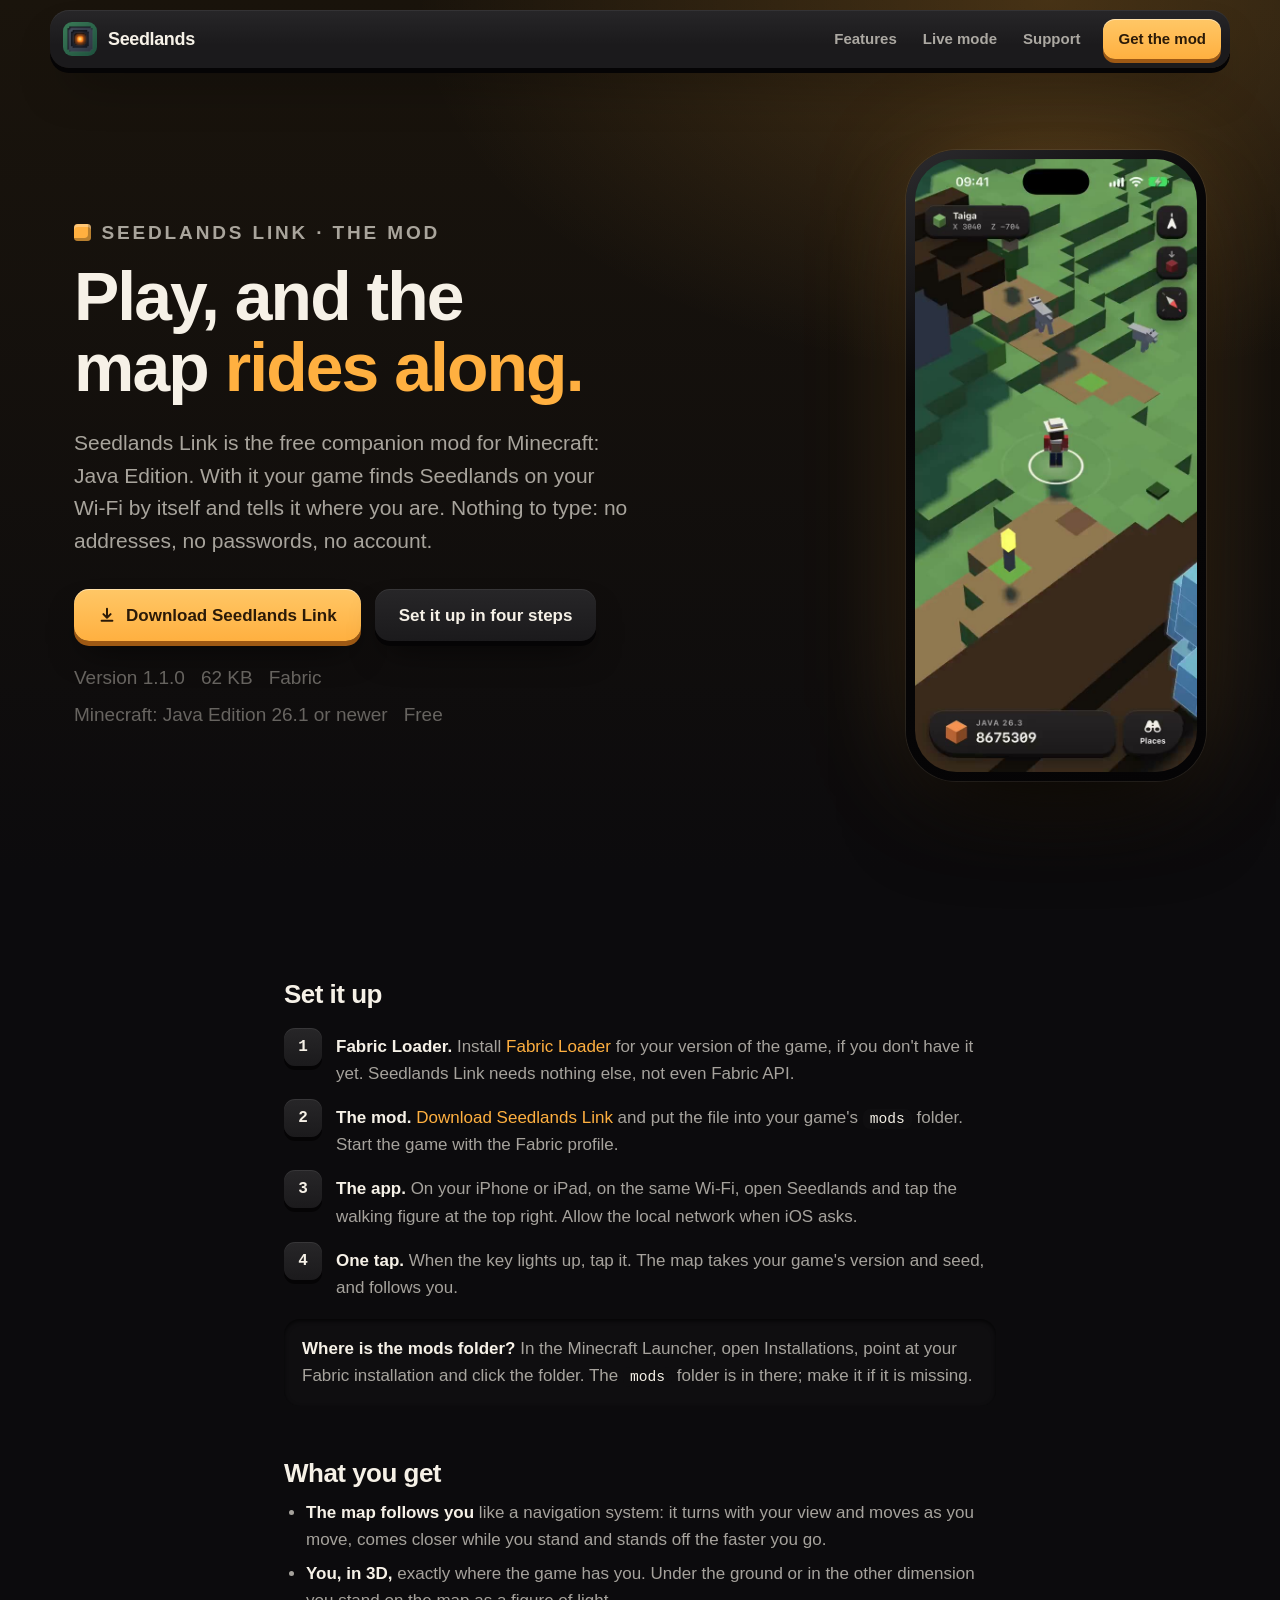
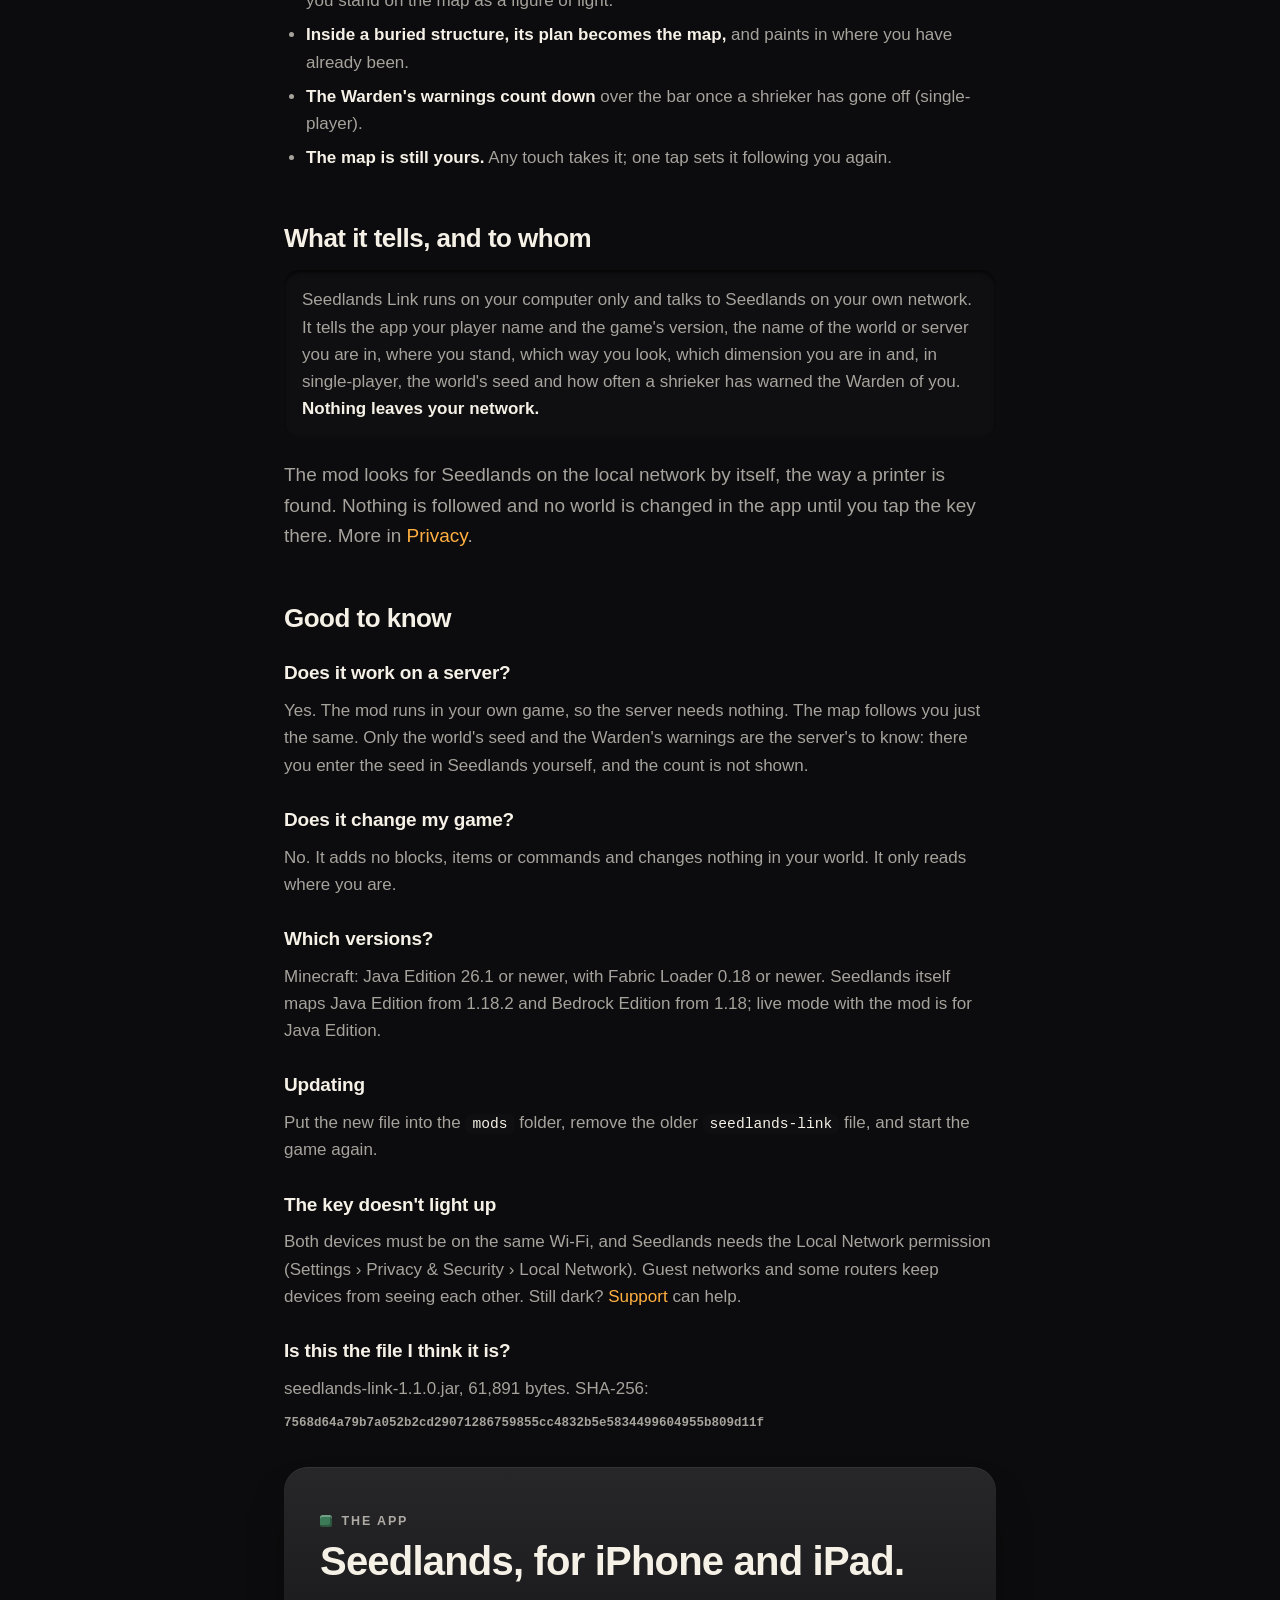
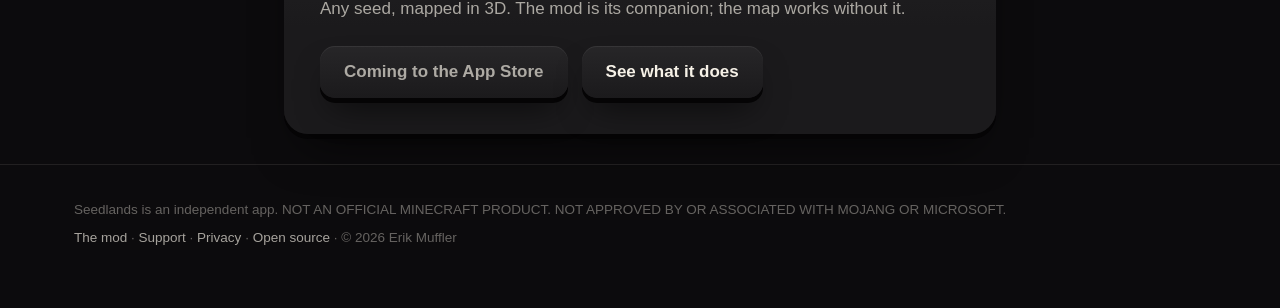
==== mod.html @ 1eab8ec5 "The site made anew: it opens as the app does and shows every feature The first screen is the app's o" ====
<!doctype html>
<html lang="en">
<head>
<meta charset="utf-8">
<meta name="viewport" content="width=device-width, initial-scale=1, viewport-fit=cover">
<title>Seedlands Link – the mod for live mode</title>
<meta name="description" content="Seedlands Link is the free companion mod for Minecraft: Java Edition (Fabric). Your game finds the Seedlands app on your Wi‑Fi by itself, and the 3D map follows you while you play.">
<meta name="color-scheme" content="dark">
<meta name="theme-color" content="#0c0b0d">
<meta property="og:type" content="website">
<meta property="og:title" content="Seedlands Link – the mod for live mode">
<meta property="og:description" content="The free companion mod for Minecraft: Java Edition. Your game finds Seedlands on your Wi‑Fi by itself, and the map follows you while you play.">
<meta property="og:image" content="https://mfrports.github.io/seedlands-app/img/og.jpg">
<meta name="twitter:card" content="summary_large_image">
<link rel="icon" href="img/favicon.png">
<link rel="apple-touch-icon" href="img/icon.png">
<link rel="stylesheet" href="style.css">
<script>document.documentElement.className="js";setTimeout(function(){if(!window.seedlands)document.documentElement.className=""},2500)</script>
<script src="site.js" defer></script>
</head>
<body>
<header class="top"><div class="bar slab">
<a class="brand" href="./"><img src="img/icon.png" alt="" width="34" height="34"><span>Seedlands</span></a>
<nav><a class="wide" href="./#map">Features</a><a class="wide" href="./#live">Live mode</a><a href="support.html">Support</a><a class="key small" href="mod.html" aria-current="page">Get the mod</a></nav>
</div></header>

<main>
<section class="modtop"><div class="wrap">
<div class="copy">
<p class="over rise"><i class="cube" style="--c:var(--torch)"></i>Seedlands Link · the mod</p>
<h1 class="rise" style="--i:1">Play, and the map <span class="torch">rides along.</span></h1>
<p class="lead rise" style="--i:2">Seedlands Link is the free companion mod for Minecraft: Java Edition. With it your game finds Seedlands on your Wi‑Fi by itself and tells it where you are. Nothing to type: no addresses, no passwords, no account.</p>
<div class="keys rise" style="--i:3">
<a class="key" href="mod/seedlands-link-1.1.0.jar" download><svg viewBox="0 0 20 20" fill="none" stroke="currentColor" stroke-width="2.2" stroke-linecap="round" stroke-linejoin="round" aria-hidden="true"><path d="M10 3v10m0 0 4-4m-4 4-4-4M4 16.5h12"/></svg>Download Seedlands Link</a>
<a class="key stone" href="#setup">Set it up in four steps</a>
</div>
<p class="meta rise" style="--i:4"><span>Version 1.1.0</span><span>62 KB</span><span>Fabric</span><span>Minecraft: Java Edition 26.1 or newer</span><span>Free</span></p>
</div>
<figure class="phone rise" style="--i:2"><div class="body"><div class="screen" style="background-image:url(img/live.jpg)"><video data-src="video/live.mp4" poster="img/live.jpg" muted playsinline preload="none" aria-label="The map follows a player walking through a village"></video></div></div></figure>
</div></section>

<div class="doc">
<h2 id="setup">Set it up</h2>
<ol class="steps">
<li><div><strong>Fabric Loader.</strong> Install <a href="https://fabricmc.net/use/installer/">Fabric Loader</a> for your version of the game, if you don't have it yet. Seedlands Link needs nothing else, not even Fabric API.</div></li>
<li><div><strong>The mod.</strong> <a href="mod/seedlands-link-1.1.0.jar" download>Download Seedlands Link</a> and put the file into your game's <code>mods</code> folder. Start the game with the Fabric profile.</div></li>
<li><div><strong>The app.</strong> On your iPhone or iPad, on the same Wi‑Fi, open Seedlands and tap the walking figure at the top right. Allow the local network when iOS asks.</div></li>
<li><div><strong>One tap.</strong> When the key lights up, tap it. The map takes your game's version and seed, and follows you.</div></li>
</ol>
<div class="well"><p><strong>Where is the mods folder?</strong> In the Minecraft Launcher, open Installations, point at your Fabric installation and click the folder. The <code>mods</code> folder is in there; make it if it is missing.</p></div>

<h2>What you get</h2>
<ul>
<li><strong>The map follows you</strong> like a navigation system: it turns with your view and moves as you move, comes closer while you stand and stands off the faster you go.</li>
<li><strong>You, in 3D,</strong> exactly where the game has you. Under the ground or in the other dimension you stand on the map as a figure of light.</li>
<li><strong>Inside a buried structure, its plan becomes the map,</strong> and paints in where you have already been.</li>
<li><strong>The Warden's warnings count down</strong> over the bar once a shrieker has gone off (single-player).</li>
<li><strong>The map is still yours.</strong> Any touch takes it; one tap sets it following you again.</li>
</ul>

<h2 id="tells">What it tells, and to whom</h2>
<div class="well"><p>Seedlands Link runs on your computer only and talks to Seedlands on your own network. It tells the app your player name and the game's version, the name of the world or server you are in, where you stand, which way you look, which dimension you are in and, in single-player, the world's seed and how often a shrieker has warned the Warden of you. <strong>Nothing leaves your network.</strong></p></div>
<p>The mod looks for Seedlands on the local network by itself, the way a printer is found. Nothing is followed and no world is changed in the app until you tap the key there. More in <a href="privacy.html">Privacy</a>.</p>

<h2>Good to know</h2>
<h3>Does it work on a server?</h3>
<p>Yes. The mod runs in your own game, so the server needs nothing. The map follows you just the same. Only the world's seed and the Warden's warnings are the server's to know: there you enter the seed in Seedlands yourself, and the count is not shown.</p>
<h3>Does it change my game?</h3>
<p>No. It adds no blocks, items or commands and changes nothing in your world. It only reads where you are.</p>
<h3>Which versions?</h3>
<p>Minecraft: Java Edition 26.1 or newer, with Fabric Loader 0.18 or newer. Seedlands itself maps Java Edition from 1.18.2 and Bedrock Edition from 1.18; live mode with the mod is for Java Edition.</p>
<h3>Updating</h3>
<p>Put the new file into the <code>mods</code> folder, remove the older <code>seedlands-link</code> file, and start the game again.</p>
<h3>The key doesn't light up</h3>
<p>Both devices must be on the same Wi‑Fi, and Seedlands needs the Local Network permission (Settings › Privacy &amp; Security › Local Network). Guest networks and some routers keep devices from seeing each other. Still dark? <a href="support.html">Support</a> can help.</p>
<h3>Is this the file I think it is?</h3>
<p>seedlands-link-1.1.0.jar, 61,891 bytes. SHA-256:</p>
<p class="sum">7568d64a79b7a052b2cd29071286759855cc4832b5e5834499604955b809d11f</p>

<div class="panel slab rise">
<p class="over"><i class="cube" style="--c:var(--moss)"></i>The app</p>
<h2>Seedlands, for iPhone and iPad.</h2>
<p>Any seed, mapped in 3D. The mod is its companion; the map works without it.</p>
<div class="keys"><a class="key soon" href="https://apps.apple.com/app/id6832922834">Coming to the App Store</a><a class="key stone" href="./">See what it does</a></div>
</div>
</div>
</main>

<footer><div class="wrap"><p>Seedlands is an independent app. NOT AN OFFICIAL MINECRAFT PRODUCT. NOT APPROVED BY OR ASSOCIATED WITH MOJANG OR MICROSOFT.</p><p><a href="mod.html">The mod</a> · <a href="support.html">Support</a> · <a href="privacy.html">Privacy</a> · <a href="open-source.html">Open source</a> · © 2026 Erik Muffler</p></div></footer>
</body></html>
---- style.css ----
/* Seedlands' site. Made of what the app is made of: dark stone slabs with a lit top and a
   visible side, paper-white writing, digits set like an instrument's, torchlight for the one
   thing to do next. The page goes the way the app's own shot goes: from over the sea down
   through the land, the rock and bedrock into the Nether. Nothing pops: what comes into
   view rises out of the ground. No fonts, scripts or pictures from anywhere else. */
:root {
  color-scheme: dark;
  --stone: #0c0b0d; --slab: #1b1a1c; --slab-top: #272628; --side: #050405; --well: #0f0e10;
  --paper: #f6f1e7; --dim: rgba(246, 241, 231, 0.66); --faint: rgba(246, 241, 231, 0.38);
  --line: rgba(246, 241, 231, 0.09);
  --torch: #ffb040; --torch-top: #ffc766; --torch-side: #9e5914; --on-torch: #2b1a08;
  --sea: #216289; --moss: #3d7a58; --scan: #63b7ff; --ember: #ff7a22; --lava: #e2491a;
  --sans: -apple-system, BlinkMacSystemFont, "SF Pro Text", "Segoe UI", Roboto, "Helvetica Neue", Arial, sans-serif;
  --mono: ui-monospace, "SF Mono", SFMono-Regular, Menlo, Consolas, monospace;
  --out: cubic-bezier(0.2, 0.7, 0.2, 1);
  --pw: clamp(232px, 27vw, 318px);
}
* { box-sizing: border-box; }
html { -webkit-text-size-adjust: 100%; background: var(--stone); scroll-behavior: smooth; scroll-padding-top: 92px; }
body { margin: 0; background: var(--stone); color: var(--paper); font: 17px/1.6 var(--sans); -webkit-font-smoothing: antialiased; overflow-x: hidden; }
img, video, svg { display: block; max-width: 100%; }
a { color: var(--torch); text-decoration: none; }
a:hover { text-decoration: underline; }
:focus-visible { outline: 2px solid var(--torch); outline-offset: 3px; border-radius: 6px; }
h1, h2, h3 { margin: 0; line-height: 1.04; letter-spacing: -0.028em; font-weight: 800; text-wrap: balance; }
h1 { font-size: clamp(44px, 7.6vw, 92px); }
h2 { font-size: clamp(31px, 4.6vw, 54px); }
h3 { font-size: 19px; letter-spacing: -0.01em; line-height: 1.2; font-weight: 700; }
p, li { color: var(--dim); }
p { margin: 0; text-wrap: pretty; }
strong { color: var(--paper); font-weight: 650; }
code { font: 0.86em/1.4 var(--mono); background: var(--well); padding: 2px 7px; border-radius: 7px; color: var(--paper); }
.wrap { max-width: 1180px; margin: 0 auto; padding: 0 24px; }
.torch { color: var(--torch); }
.digits { font-family: var(--mono); font-weight: 600; letter-spacing: -0.01em; }

/* A small block in a place's colour, as the app's readout has one. */
.cube { display: inline-block; width: 0.92em; height: 0.92em; flex: none; border-radius: 0.2em; background: var(--c, var(--moss));
        box-shadow: inset 0 0.16em 0 rgba(255, 255, 255, 0.28), inset -0.16em -0.16em 0 rgba(0, 0, 0, 0.28); }
.over { display: flex; align-items: center; gap: 10px; font-size: 12.5px; line-height: 1; font-weight: 700; letter-spacing: 0.15em;
        text-transform: uppercase; color: var(--dim); }

/* Slabs and keys. A key sinks under the finger. */
.slab { background: linear-gradient(var(--slab-top), var(--slab) 60%); border-radius: 24px;
        box-shadow: 0 5px 0 var(--side), 0 26px 50px -22px rgba(0, 0, 0, 0.75), inset 0 1px 0 rgba(255, 255, 255, 0.06); }
.well { background: var(--well); border-radius: 16px; padding: 16px 18px; box-shadow: inset 0 2px 4px rgba(0, 0, 0, 0.7); }
.key { display: inline-flex; align-items: center; justify-content: center; gap: 10px; min-height: 52px; padding: 13px 24px; border-radius: 15px;
       font-weight: 700; font-size: 17px; line-height: 1.15; color: var(--on-torch); background: linear-gradient(var(--torch-top), var(--torch));
       box-shadow: 0 5px 0 var(--torch-side), 0 18px 34px -12px rgba(0, 0, 0, 0.7), inset 0 1px 0 rgba(255, 255, 255, 0.45);
       transition: transform 0.13s var(--out), box-shadow 0.13s var(--out), filter 0.2s; -webkit-tap-highlight-color: transparent; }
.key:hover { text-decoration: none; filter: brightness(1.07); }
.key:active { transform: translateY(4px); box-shadow: 0 1px 0 var(--torch-side), 0 8px 16px -8px rgba(0, 0, 0, 0.7), inset 0 1px 0 rgba(255, 255, 255, 0.45); }
.key.soon, .key.stone { color: var(--paper); background: linear-gradient(var(--slab-top), var(--slab));
       box-shadow: 0 5px 0 var(--side), 0 18px 34px -12px rgba(0, 0, 0, 0.7), inset 0 1px 0 rgba(255, 255, 255, 0.07); }
.key.soon:active, .key.stone:active { box-shadow: 0 1px 0 var(--side), 0 8px 16px -8px rgba(0, 0, 0, 0.7), inset 0 1px 0 rgba(255, 255, 255, 0.07); }
.key.soon { color: var(--dim); }
.key.small { min-height: 40px; padding: 8px 15px; border-radius: 12px; font-size: 15px; box-shadow: 0 4px 0 var(--torch-side), inset 0 1px 0 rgba(255, 255, 255, 0.45); }
.key.small:active { transform: translateY(3px); box-shadow: 0 1px 0 var(--torch-side), inset 0 1px 0 rgba(255, 255, 255, 0.45); }
.key.stone.small { box-shadow: 0 4px 0 var(--side), inset 0 1px 0 rgba(255, 255, 255, 0.07); }
.key.stone.small:active { box-shadow: 0 1px 0 var(--side), inset 0 1px 0 rgba(255, 255, 255, 0.07); }
.key svg { width: 18px; height: 18px; flex: none; }
.keys { display: flex; flex-wrap: wrap; gap: 14px; align-items: center; }

/* The bar at the top: one slab, always there, the mod never more than a tap away. */
.top { position: sticky; top: 0; z-index: 30; padding: 10px 14px 0; pointer-events: none; }
.bar { pointer-events: auto; max-width: 1180px; margin: 0 auto; height: 58px; padding: 0 9px 0 13px; border-radius: 19px;
       display: flex; align-items: center; justify-content: space-between; gap: 12px; }
.brand { display: flex; align-items: center; gap: 11px; color: var(--paper); font-weight: 800; font-size: 18px; letter-spacing: -0.02em; }
.brand:hover { text-decoration: none; }
.brand img { width: 34px; height: 34px; border-radius: 9px; }
.bar nav { display: flex; align-items: center; gap: 4px; }
.bar nav a:not(.key) { color: var(--dim); font-size: 15px; font-weight: 600; padding: 9px 11px; border-radius: 10px; transition: color 0.2s; }
.bar nav a:not(.key):hover, .bar nav a:not(.key)[aria-current] { color: var(--paper); text-decoration: none; }
.bar nav .key { margin-left: 8px; }

/* What comes into view rises out of the ground, one thing after another. Only where the
   script is there to let it in; without it everything simply stands. */
.js .rise { opacity: 0; transform: translateY(26px); transition: opacity 0.7s var(--out), transform 0.9s var(--out); transition-delay: calc(var(--i, 0) * 80ms); }
.js .rise.in { opacity: 1; transform: none; }

/* A phone, drawn plainly, with the app's own screen in it. */
.phone { --r: calc(var(--pw) * 0.168); width: var(--pw); margin: 0; flex: none; position: relative; }
.phone .body { padding: calc(var(--pw) * 0.03); border-radius: var(--r); background: linear-gradient(145deg, #2c2b2e, #070607 30%, #050405);
               box-shadow: 0 0 0 1px rgba(255, 255, 255, 0.07), 0 50px 90px -30px rgba(0, 0, 0, 0.9), 0 0 120px -30px var(--glow, transparent); }
.phone .screen { position: relative; aspect-ratio: 402 / 874; border-radius: calc(var(--r) - var(--pw) * 0.03); overflow: hidden; background: var(--sea); }
.phone .screen { background-size: cover; background-position: center; }
.phone .screen > * { position: absolute; inset: 0; width: 100%; height: 100%; object-fit: cover; }
html:not(.js) .phone video { display: none; }
.js .phone video { opacity: 0; transition: opacity 0.6s ease; }
.js .phone video.on { opacity: 1; }
.phone figcaption { margin: 16px auto 0; width: fit-content; max-width: 100%; display: flex; align-items: center; gap: 10px; padding: 8px 14px 9px 11px;
                    border-radius: 13px; font-size: 13px; line-height: 1.25; color: var(--paper); font-weight: 700;
                    background: linear-gradient(var(--slab-top), var(--slab)); box-shadow: 0 4px 0 var(--side), inset 0 1px 0 rgba(255, 255, 255, 0.06); }
.phone figcaption .cube { width: 15px; height: 15px; border-radius: 4px; }
.phone figcaption small { display: block; font: 600 11.5px/1.3 var(--mono); color: var(--dim); }
.js .phone.rise { transform: translateY(54px) scale(0.965); }
.js .phone.rise.in { transform: none; }

/* Over the sea: the first screen. It opens as the app does: a calm sea, and the land comes up. */
.hero { position: relative; isolation: isolate; overflow: hidden; margin-top: -68px; min-height: min(100svh, 1000px); display: grid; align-items: end;
        padding: 150px 0 clamp(56px, 9vh, 104px); background: var(--sea); }
.world { position: absolute; inset: 0; z-index: -1; background: var(--sea) center / cover no-repeat; }
.world video { position: absolute; inset: 0; z-index: 1; width: 100%; height: 100%; object-fit: cover; opacity: 0; transition: opacity 0.9s ease; }
/* Where the clip can't play (no script, motion not wanted, a phone saving power), the land at rest comes up as a picture. */
.world::before { content: ""; position: absolute; inset: 0; background: center / cover no-repeat; opacity: 0; transition: opacity 0.9s ease; }
.world.still::before { background-image: var(--still); opacity: 1; }
html:not(.js) .world::before { background-image: url(img/world-wide.jpg); opacity: 1; }
.world video.on { opacity: 1; }
.world::after { content: ""; position: absolute; inset: 0; z-index: 2;
                background: linear-gradient(90deg, rgba(6, 18, 28, 0.84), rgba(6, 18, 28, 0.5) 40%, rgba(6, 18, 28, 0) 72%),
                            linear-gradient(rgba(12, 11, 13, 0.35), rgba(12, 11, 13, 0) 22%, rgba(12, 11, 13, 0) 58%, rgba(12, 11, 13, 0.72) 86%, var(--stone)); }
.hero .wrap { width: 100%; }
.hero .copy { max-width: 40em; }
.hero h1 .line { display: block; }
.hero h1 { text-shadow: 0 2px 30px rgba(6, 18, 28, 0.45); }
.hero .lead { font-size: clamp(18px, 1.7vw, 21px); line-height: 1.55; max-width: 31em; margin-top: 26px; color: rgba(246, 241, 231, 0.88); }
.hero .over { color: rgba(246, 241, 231, 0.9); margin-bottom: 22px; }
.hero .keys { margin-top: 34px; }
.hero .fine { font-size: 14px; margin-top: 22px; color: rgba(246, 241, 231, 0.74); }

/* A feature: words beside a phone. The ground's own colour glows behind it. */
.feature { position: relative; padding: clamp(70px, 11vw, 150px) 0; }
.feature::before { content: ""; position: absolute; inset: 0; pointer-events: none; opacity: 0.55;
                   background: radial-gradient(46% 52% at var(--at, 74%) 50%, color-mix(in srgb, var(--tone, var(--moss)) 46%, transparent), transparent 72%); }
.feature .wrap { position: relative; display: grid; grid-template-columns: minmax(0, 1fr) auto; gap: clamp(30px, 7vw, 110px); align-items: center; }
.feature.flip { --at: 26%; }
.feature.flip .wrap { grid-template-columns: auto minmax(0, 1fr); }
.feature.flip .copy { order: 2; }
.feature .phone { --glow: color-mix(in srgb, var(--tone, var(--moss)) 60%, transparent); }
.copy { max-width: 33em; }
.copy h2 { margin-top: 20px; }
.copy > p { margin-top: 22px; font-size: clamp(17px, 1.5vw, 19px); }
.facts { list-style: none; margin: 28px 0 0; padding: 0; display: grid; gap: 12px; }
.facts li { display: flex; gap: 13px; align-items: baseline; margin: 0; }
.facts .cube { transform: translateY(0.08em); }
.chips { list-style: none; margin: 26px 0 0; padding: 0; display: flex; flex-wrap: wrap; gap: 8px; }
.chips li { margin: 0; font-size: 13.5px; font-weight: 650; color: var(--paper); padding: 6px 11px 7px; border-radius: 10px;
            background: linear-gradient(var(--slab-top), var(--slab)); box-shadow: 0 3px 0 var(--side), inset 0 1px 0 rgba(255, 255, 255, 0.06); }
.pair { display: flex; gap: clamp(14px, 2.2vw, 28px); align-items: flex-start; }
.pair .phone { --pw: clamp(170px, 19.5vw, 256px); }
.pair .phone:last-child { margin-top: clamp(30px, 6vw, 84px); }

/* Through the ground: the layers between the land and the Nether, as the app's shot passes them. */
.strata { position: relative; margin: 30px 0 0; }
.strata div { height: clamp(44px, 6vw, 70px); position: relative;
              background: linear-gradient(rgba(0, 0, 0, 0.16) 1px, transparent 1px) 0 0 / 100% 23.4px, linear-gradient(90deg, rgba(0, 0, 0, 0.16) 1px, transparent 1px) 0 0 / 23.4px 100%, var(--c); }
.strata div:first-child { box-shadow: inset 0 3px 0 rgba(255, 255, 255, 0.22); }
.strata div span { position: absolute; left: max(24px, calc(50% - 566px)); top: 50%; translate: 0 -50%; font: 600 12.5px/1 var(--mono); color: rgba(246, 241, 231, 0.72); letter-spacing: 0.02em;
                   padding: 5px 9px; border-radius: 8px; background: rgba(5, 4, 5, 0.42); }
.strata div span:empty { display: none; }
.strata::after { content: ""; position: absolute; left: 50%; top: 0; bottom: 0; width: clamp(90px, 16vw, 190px); translate: -50% 0;
                 background: linear-gradient(rgba(5, 4, 5, 0.25), rgba(5, 4, 5, 0.88) 55%, rgba(60, 12, 8, 0.9));
                 box-shadow: inset 12px 0 22px -10px rgba(0, 0, 0, 0.8), inset -12px 0 22px -10px rgba(0, 0, 0, 0.8); }
.strata .eye { position: absolute; z-index: 1; left: 50%; top: 0; width: 12px; height: 12px; margin: -6px 0 0 -6px; border-radius: 3px; background: var(--paper);
               box-shadow: 0 0 18px 4px rgba(246, 241, 231, 0.45); display: none; }
.nether { background: linear-gradient(#3d1512, #24100d 16%, #170b0a 55%, var(--stone)); }
.paper { background: linear-gradient(var(--stone), rgba(12, 11, 13, 0) 22%, rgba(12, 11, 13, 0) 78%, var(--stone)),
                     linear-gradient(rgba(99, 183, 255, 0.07) 1px, transparent 1px) 50% 0 / 64px 64px, linear-gradient(90deg, rgba(99, 183, 255, 0.07) 1px, transparent 1px) 50% 0 / 64px 64px, #0b1b33; }

/* The Warden's note, as it stands over the bar in the app: four marks, the one that goes next running out. */
.warden { display: inline-flex; align-items: center; gap: 13px; margin-top: 30px; padding: 11px 17px 12px 15px; border-radius: 15px;
          background: linear-gradient(var(--slab-top), var(--slab)); box-shadow: 0 5px 0 var(--side), 0 18px 34px -14px rgba(0, 0, 0, 0.8), inset 0 1px 0 rgba(255, 255, 255, 0.07); }
.warden .marks { display: flex; gap: 3px; }
.warden .marks i { width: 7px; height: 19px; border-radius: 2.5px; background: var(--well); position: relative; overflow: hidden; }
.warden .marks i::after { content: ""; position: absolute; inset: 0; background: var(--paper); border-radius: 2.5px; transform-origin: bottom; transform: scaleY(var(--full, 0.06)); opacity: 0;
                          transition: transform 0.3s ease-out, opacity 0.3s ease-out; }
.warden .marks i.lit::after { opacity: 1; transform: scaleY(var(--full, 1)); }
.warden .say { display: grid; line-height: 1.25; }
.warden b { font-size: 14px; font-weight: 650; color: var(--paper); font-variant-numeric: tabular-nums; }
.warden small { font-size: 12.5px; color: var(--dim); }
.warden .time { font-family: var(--mono); font-weight: 600; }

/* The mod: a panel of its own, the one lit key on it. */
.mod { padding: clamp(60px, 9vw, 120px) 0; position: relative; }
.mod .panel { padding: clamp(24px, 4vw, 54px); border-radius: 34px; display: grid; grid-template-columns: minmax(0, 1.2fr) minmax(0, 1fr); gap: clamp(26px, 4.4vw, 60px); position: relative; overflow: hidden; }
.mod .panel::before { content: ""; position: absolute; inset: 0; pointer-events: none; background: radial-gradient(60% 80% at 0% 0%, rgba(255, 176, 64, 0.13), transparent 70%); }
.mod .panel > * { position: relative; }
.mod h2 { margin-top: 18px; }
.mod .say { margin-top: 18px; font-size: clamp(17px, 1.5vw, 19px); max-width: 27em; }
.mod .keys { margin-top: 30px; }
.meta { margin-top: 18px; font-size: 13.5px; color: var(--faint); display: flex; flex-wrap: wrap; gap: 6px 16px; }
.meta span { white-space: nowrap; }
.steps { list-style: none; counter-reset: step; margin: 0; padding: 0; display: grid; gap: 12px; }
.steps li { counter-increment: step; margin: 0; display: grid; grid-template-columns: 38px minmax(0, 1fr); gap: 14px; align-items: start; color: var(--dim); }
.steps li::before { content: counter(step); display: grid; place-items: center; width: 38px; height: 38px; border-radius: 11px; font: 700 16px/1 var(--mono); color: var(--paper);
                    background: linear-gradient(var(--slab-top), var(--slab)); box-shadow: 0 4px 0 var(--side), inset 0 1px 0 rgba(255, 255, 255, 0.08); }
.steps li > div { padding-top: 5px; }
.mod .well { grid-column: 1 / -1; font-size: 15px; }
.mod .also { grid-column: 1 / -1; font-size: 15px; color: var(--faint); }

/* The rest, in slabs. */
.more { padding: clamp(50px, 8vw, 110px) 0 20px; }
.more h2 { max-width: 14em; }
.cards { display: grid; grid-template-columns: repeat(3, minmax(0, 1fr)); gap: 16px; margin-top: 40px; }
.card { padding: 24px 24px 26px; }
.card h3 { display: flex; align-items: center; gap: 11px; }
.card p { margin-top: 10px; font-size: 15.5px; }

/* The last screen: the pit of the icon, and the way in. */
.cta { padding: clamp(80px, 12vw, 160px) 0 clamp(60px, 8vw, 110px); text-align: center; position: relative; }
.cta h2 { margin-top: 44px; }
.cta p { margin: 18px auto 0; max-width: 30em; }
.cta .keys { justify-content: center; margin-top: 32px; }
.pit { width: min(64vw, 300px); aspect-ratio: 1; margin: 0 auto; position: relative; border-radius: 22.5%; overflow: hidden;
       background: linear-gradient(135deg, #3d7a58, #245240); box-shadow: 0 30px 70px -20px rgba(0, 0, 0, 0.9), 0 0 0 1px rgba(255, 255, 255, 0.08); }
.pit i { position: absolute; inset: var(--in); background: var(--c); border-radius: 7%; box-shadow: inset 0 0 0 1px rgba(255, 255, 255, 0.05), inset 10px 10px 26px rgba(0, 0, 0, 0.5);
         translate: calc(var(--px, 0) * var(--d) * 1px) calc(var(--py, 0) * var(--d) * 1px); transition: translate 0.5s var(--out), scale 0.9s var(--out), opacity 0.6s; transition-delay: 0s, calc(var(--n) * 110ms), calc(var(--n) * 110ms); }
.pit i:last-child { background: radial-gradient(circle, #ffe7a0, #ff9a2c 50%, #e2491a); box-shadow: 0 0 46px 10px rgba(255, 122, 34, 0.55); }
.js .pit:not(.in) i { scale: 1.18; opacity: 0; }

footer { margin-top: 30px; padding: 28px 0 54px; border-top: 1px solid var(--line); font-size: 13.5px; }
footer p { color: var(--faint); margin: 6px 0; }
footer a { color: var(--dim); }

/* The way down, at the right edge: where on the page one is, like the rail the app shows on its dive. */
.rail { position: fixed; right: 18px; top: 50%; translate: 0 -50%; z-index: 20; display: none; flex-direction: column; gap: 4px; padding: 10px 7px; border-radius: 14px; }
.rail a { display: flex; align-items: center; justify-content: flex-end; gap: 10px; height: 24px; color: var(--dim); font-size: 12.5px; font-weight: 650; }
.rail a:hover { text-decoration: none; color: var(--paper); }
.rail a span { opacity: 0; translate: 6px 0; transition: opacity 0.25s, translate 0.25s var(--out); white-space: nowrap; pointer-events: none;
               padding: 4px 9px 5px; border-radius: 9px; background: var(--slab); box-shadow: 0 3px 0 var(--side); position: absolute; right: 34px; }
.rail:hover a span, .rail a.on span, .rail a:focus-visible span { opacity: 1; translate: 0 0; }
.rail:hover a:not(.on):not(:hover) span { opacity: 0.55; }
.rail a i { width: 10px; height: 10px; border-radius: 3px; background: var(--faint); transition: background 0.3s, scale 0.3s var(--out), box-shadow 0.3s; margin: 0 2px; }
.rail a.on i { background: var(--torch); scale: 1.35; box-shadow: 0 0 14px rgba(255, 176, 64, 0.7); }

/* The mod's own page opens in torchlight. */
.modtop { position: relative; margin-top: -68px; padding: 150px 0 clamp(50px, 7vw, 90px);
          background: radial-gradient(80% 70% at 82% 0%, rgba(255, 176, 64, 0.2), transparent 62%), linear-gradient(#1a140c, var(--stone)); }
.modtop .wrap { display: grid; grid-template-columns: minmax(0, 1fr) auto; gap: clamp(28px, 6vw, 90px); align-items: center; }
.modtop h1 { font-size: clamp(40px, 5.3vw, 68px); margin-top: 20px; }
.modtop .lead { font-size: clamp(18px, 1.7vw, 21px); line-height: 1.55; margin-top: 24px; max-width: 30em; }
.modtop .keys { margin-top: 32px; }
.modtop .phone { --pw: clamp(230px, 25vw, 300px); --glow: rgba(255, 176, 64, 0.35); }
.jump { display: flex; flex-wrap: wrap; gap: 10px; margin-top: 28px; }

/* The pages of words: support, privacy, the mod, open source. */
.doc { max-width: 760px; margin: 0 auto; padding: 56px 24px 0; }
.doc h1 { font-size: clamp(36px, 5.4vw, 56px); margin-top: 18px; }
.doc h2 { font-size: 26px; letter-spacing: -0.02em; margin-top: 54px; }
.doc h3 { margin-top: 30px; }
.doc p, .doc ol, .doc ul { margin-top: 12px; }
.doc > p:first-of-type { margin-top: 22px; font-size: 19px; }
.doc ol, .doc ul { padding-left: 22px; }
.doc li { margin: 7px 0; }
.doc .well { margin-top: 18px; }
.doc .well p { margin: 0; }
.doc .panel { margin-top: 34px; padding: clamp(22px, 4vw, 36px); }
.doc .panel h2 { margin-top: 14px; font-size: clamp(28px, 4vw, 40px); }
.doc .panel .keys { margin-top: 24px; }
.doc .steps { margin-top: 20px; padding: 0; }
.doc .steps li { margin: 0; }
pre { white-space: pre-wrap; font: 12.5px/1.5 var(--mono); color: var(--dim); background: var(--well); padding: 16px 18px; border-radius: 16px; overflow-wrap: anywhere; }
.sum { font: 600 12.5px/1.5 var(--mono); color: var(--dim); overflow-wrap: anywhere; }

@media (min-width: 1400px) { .rail { display: flex; } }
@media (max-width: 900px) {
  .cards { grid-template-columns: repeat(2, minmax(0, 1fr)); }
  .mod .panel { grid-template-columns: minmax(0, 1fr); }
}
@media (max-width: 760px) {
  :root { --pw: min(68vw, 300px); }
  .bar nav a.wide { display: none; }
  .hero { padding: 120px 0 44px; min-height: 100svh; }
  .hero .wrap, .feature .wrap, .feature.flip .wrap, .modtop .wrap { grid-template-columns: minmax(0, 1fr); justify-items: center; }
  .hero .copy, .feature .copy, .modtop .copy { justify-self: start; }
  .modtop { padding-top: 120px; }
  .modtop .phone { margin-top: 24px; }
  .feature.flip .copy { order: 0; }
  .feature::before { --at: 50%; background: radial-gradient(70% 34% at 50% 72%, color-mix(in srgb, var(--tone, var(--moss)) 46%, transparent), transparent 72%); }
  .feature .phone { margin-top: 20px; }
  .pair { width: 100vw; margin: 20px -24px 0; padding: 0 24px 26px; overflow-x: auto; scroll-snap-type: x mandatory; scrollbar-width: none; justify-self: stretch; }
  .pair::-webkit-scrollbar { display: none; }
  .pair .phone { --pw: min(64vw, 290px); margin-top: 0; scroll-snap-align: center; }
  .pair .phone:last-child { margin-top: 0; }
  html:not(.js) .world::before { background-image: url(img/world-tall.jpg); }
  /* An upright window has the words over the middle of the land (snow, blossom): the dark ground comes up
     behind them from where they begin, whatever the window's height, and the land stays clear above. */
  .world::after { background: linear-gradient(rgba(12, 11, 13, 0.4), rgba(12, 11, 13, 0) 20%, rgba(12, 11, 13, 0) 78%, var(--stone)); }
  .hero .copy { position: relative; }
  .hero .copy::before { content: ""; position: absolute; z-index: -1; pointer-events: none; left: -24px; width: 100vw; top: -120px; bottom: calc(-1 * clamp(56px, 9vh, 104px));
                        background: linear-gradient(rgba(10, 12, 16, 0), rgba(10, 12, 16, 0.52) 84px, rgba(10, 12, 16, 0.7) 140px, rgba(10, 12, 16, 0.8) 55%, rgba(10, 12, 16, 0.92) 82%, var(--stone)); }
  .cards { grid-template-columns: minmax(0, 1fr); }
  .keys .key { flex: 1 1 auto; }
  .strata::after, .strata .eye { left: 78%; }
}
@media (max-width: 420px) { .brand span { display: none; } .over { font-size: 11.5px; letter-spacing: 0.13em; } }

/* Where it is asked for, nothing moves. */
@media (prefers-reduced-motion: reduce) {
  html { scroll-behavior: auto; }
  .js .rise, .js .phone.rise { opacity: 1; transform: none; transition: none; }
  .js .pit:not(.in) i { scale: 1; opacity: 1; }
  .pit i, .key, .rail a span, .rail a i { transition: none; }
}
/* A phone drifts a little against the page as it passes, where the browser can tie that to the scroll. */
@supports (animation-timeline: view()) {
  @media (prefers-reduced-motion: no-preference) and (min-width: 761px) {
    .feature .phone { animation: drift linear both; animation-timeline: view(); animation-range: entry 0% exit 100%; }
    .pair .phone:last-child { animation-name: drift-more; }
    .strata { view-timeline: --strata; }
    .strata .eye { display: block; animation: fall linear both; animation-timeline: --strata; animation-range: entry 60% exit 40%; }
  }
}
@keyframes drift { from { translate: 0 34px; } to { translate: 0 -34px; } }
@keyframes fall { from { top: 0; } to { top: 100%; } }
@keyframes drift-more { from { translate: 0 64px; } to { translate: 0 -64px; } }
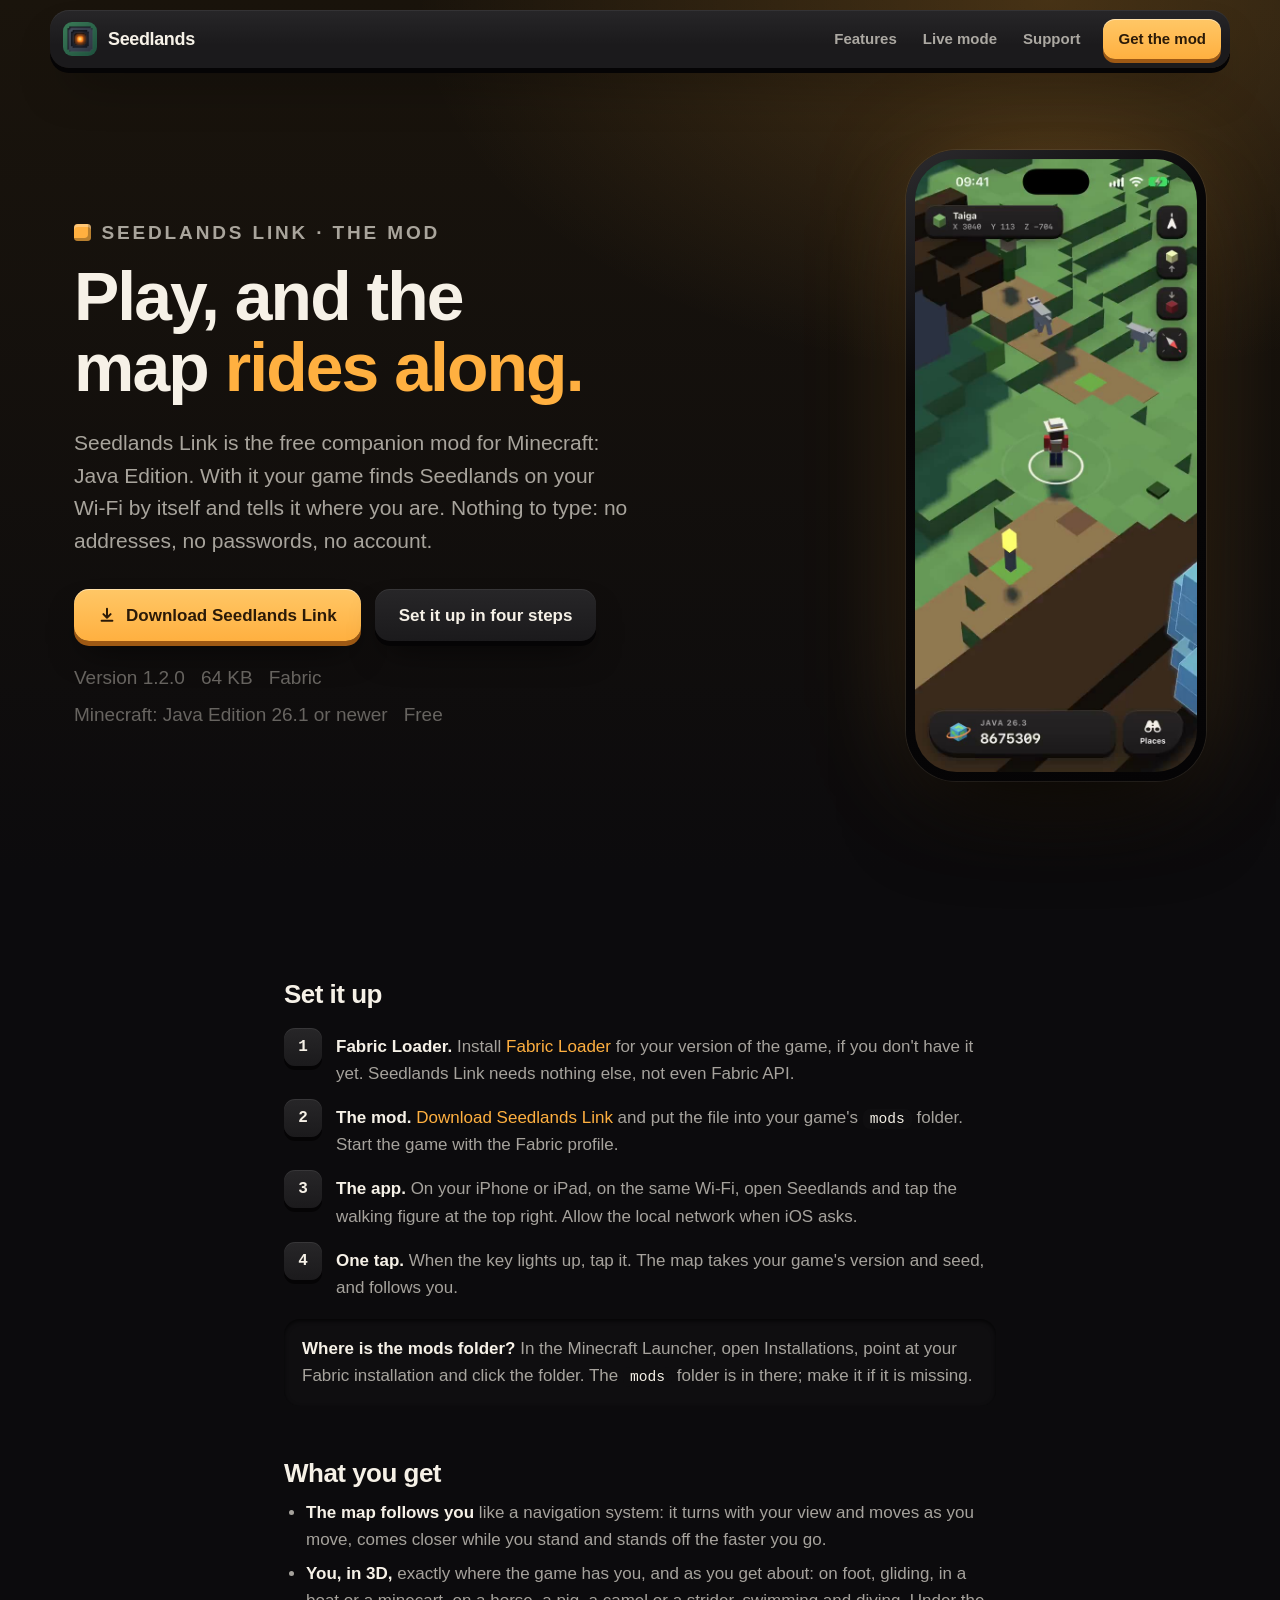
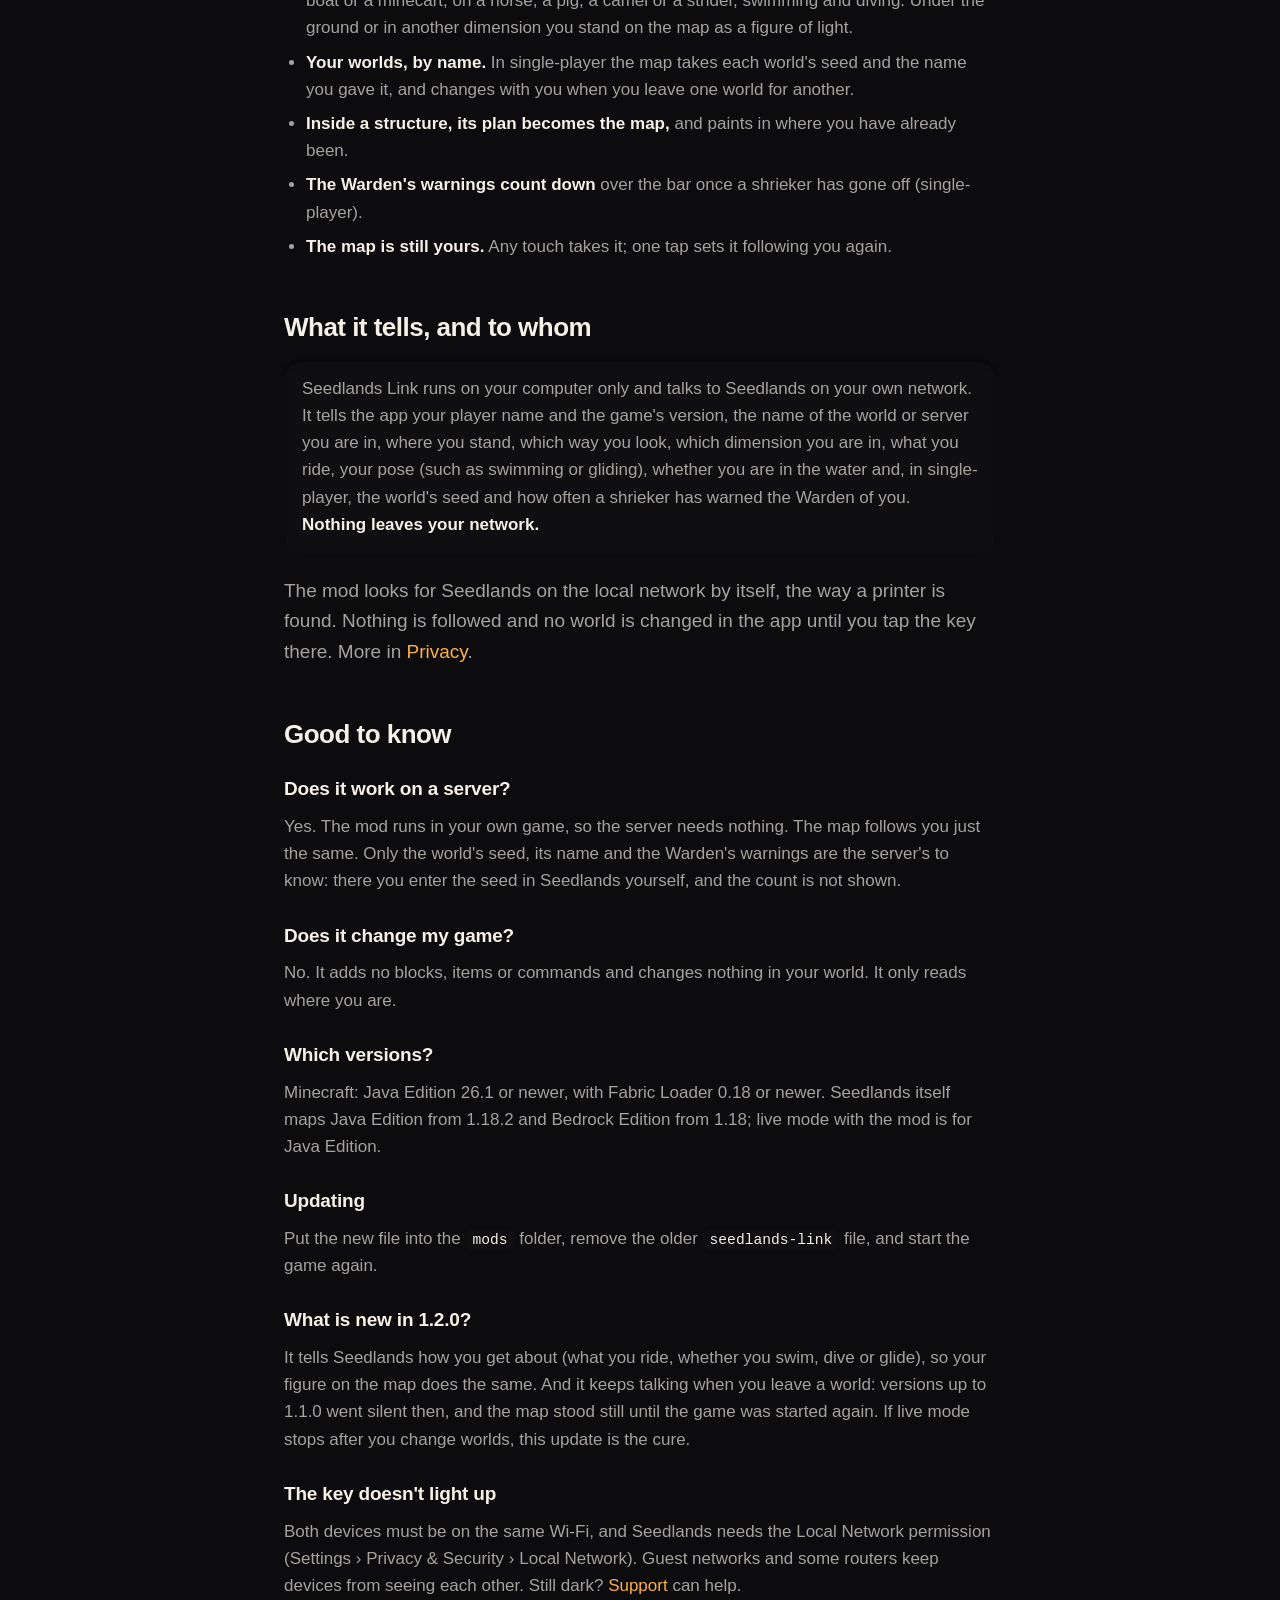
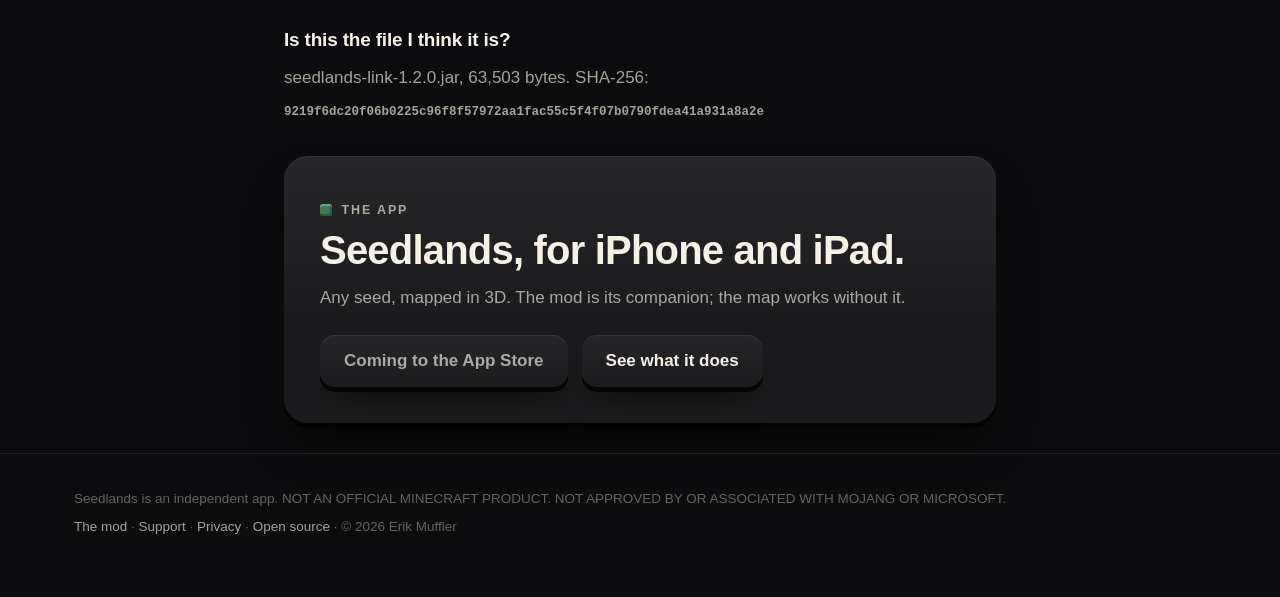
==== commit 38c40e9e: "The End, how you get about in live mode, your worlds by name; the mod is 1.2.0 The home page has a s" ====
--- a/mod.html
+++ b/mod.html
@@ -31,10 +31,10 @@
 <h1 class="rise" style="--i:1">Play, and the map <span class="torch">rides along.</span></h1>
 <p class="lead rise" style="--i:2">Seedlands Link is the free companion mod for Minecraft: Java Edition. With it your game finds Seedlands on your Wi‑Fi by itself and tells it where you are. Nothing to type: no addresses, no passwords, no account.</p>
 <div class="keys rise" style="--i:3">
-<a class="key" href="mod/seedlands-link-1.1.0.jar" download><svg viewBox="0 0 20 20" fill="none" stroke="currentColor" stroke-width="2.2" stroke-linecap="round" stroke-linejoin="round" aria-hidden="true"><path d="M10 3v10m0 0 4-4m-4 4-4-4M4 16.5h12"/></svg>Download Seedlands Link</a>
+<a class="key" href="mod/seedlands-link-1.2.0.jar" download><svg viewBox="0 0 20 20" fill="none" stroke="currentColor" stroke-width="2.2" stroke-linecap="round" stroke-linejoin="round" aria-hidden="true"><path d="M10 3v10m0 0 4-4m-4 4-4-4M4 16.5h12"/></svg>Download Seedlands Link</a>
 <a class="key stone" href="#setup">Set it up in four steps</a>
 </div>
-<p class="meta rise" style="--i:4"><span>Version 1.1.0</span><span>62 KB</span><span>Fabric</span><span>Minecraft: Java Edition 26.1 or newer</span><span>Free</span></p>
+<p class="meta rise" style="--i:4"><span>Version 1.2.0</span><span>64 KB</span><span>Fabric</span><span>Minecraft: Java Edition 26.1 or newer</span><span>Free</span></p>
 </div>
 <figure class="phone rise" style="--i:2"><div class="body"><div class="screen" style="background-image:url(img/live.jpg)"><video data-src="video/live.mp4" poster="img/live.jpg" muted playsinline preload="none" aria-label="The map follows a player walking through a village"></video></div></div></figure>
 </div></section>
@@ -43,7 +43,7 @@
 <h2 id="setup">Set it up</h2>
 <ol class="steps">
 <li><div><strong>Fabric Loader.</strong> Install <a href="https://fabricmc.net/use/installer/">Fabric Loader</a> for your version of the game, if you don't have it yet. Seedlands Link needs nothing else, not even Fabric API.</div></li>
-<li><div><strong>The mod.</strong> <a href="mod/seedlands-link-1.1.0.jar" download>Download Seedlands Link</a> and put the file into your game's <code>mods</code> folder. Start the game with the Fabric profile.</div></li>
+<li><div><strong>The mod.</strong> <a href="mod/seedlands-link-1.2.0.jar" download>Download Seedlands Link</a> and put the file into your game's <code>mods</code> folder. Start the game with the Fabric profile.</div></li>
 <li><div><strong>The app.</strong> On your iPhone or iPad, on the same Wi‑Fi, open Seedlands and tap the walking figure at the top right. Allow the local network when iOS asks.</div></li>
 <li><div><strong>One tap.</strong> When the key lights up, tap it. The map takes your game's version and seed, and follows you.</div></li>
 </ol>
@@ -52,30 +52,33 @@
 <h2>What you get</h2>
 <ul>
 <li><strong>The map follows you</strong> like a navigation system: it turns with your view and moves as you move, comes closer while you stand and stands off the faster you go.</li>
-<li><strong>You, in 3D,</strong> exactly where the game has you. Under the ground or in the other dimension you stand on the map as a figure of light.</li>
-<li><strong>Inside a buried structure, its plan becomes the map,</strong> and paints in where you have already been.</li>
+<li><strong>You, in 3D,</strong> exactly where the game has you, and as you get about: on foot, gliding, in a boat or a minecart, on a horse, a pig, a camel or a strider, swimming and diving. Under the ground or in another dimension you stand on the map as a figure of light.</li>
+<li><strong>Your worlds, by name.</strong> In single-player the map takes each world's seed and the name you gave it, and changes with you when you leave one world for another.</li>
+<li><strong>Inside a structure, its plan becomes the map,</strong> and paints in where you have already been.</li>
 <li><strong>The Warden's warnings count down</strong> over the bar once a shrieker has gone off (single-player).</li>
 <li><strong>The map is still yours.</strong> Any touch takes it; one tap sets it following you again.</li>
 </ul>
 
 <h2 id="tells">What it tells, and to whom</h2>
-<div class="well"><p>Seedlands Link runs on your computer only and talks to Seedlands on your own network. It tells the app your player name and the game's version, the name of the world or server you are in, where you stand, which way you look, which dimension you are in and, in single-player, the world's seed and how often a shrieker has warned the Warden of you. <strong>Nothing leaves your network.</strong></p></div>
+<div class="well"><p>Seedlands Link runs on your computer only and talks to Seedlands on your own network. It tells the app your player name and the game's version, the name of the world or server you are in, where you stand, which way you look, which dimension you are in, what you ride, your pose (such as swimming or gliding), whether you are in the water and, in single-player, the world's seed and how often a shrieker has warned the Warden of you. <strong>Nothing leaves your network.</strong></p></div>
 <p>The mod looks for Seedlands on the local network by itself, the way a printer is found. Nothing is followed and no world is changed in the app until you tap the key there. More in <a href="privacy.html">Privacy</a>.</p>
 
 <h2>Good to know</h2>
 <h3>Does it work on a server?</h3>
-<p>Yes. The mod runs in your own game, so the server needs nothing. The map follows you just the same. Only the world's seed and the Warden's warnings are the server's to know: there you enter the seed in Seedlands yourself, and the count is not shown.</p>
+<p>Yes. The mod runs in your own game, so the server needs nothing. The map follows you just the same. Only the world's seed, its name and the Warden's warnings are the server's to know: there you enter the seed in Seedlands yourself, and the count is not shown.</p>
 <h3>Does it change my game?</h3>
 <p>No. It adds no blocks, items or commands and changes nothing in your world. It only reads where you are.</p>
 <h3>Which versions?</h3>
 <p>Minecraft: Java Edition 26.1 or newer, with Fabric Loader 0.18 or newer. Seedlands itself maps Java Edition from 1.18.2 and Bedrock Edition from 1.18; live mode with the mod is for Java Edition.</p>
 <h3>Updating</h3>
 <p>Put the new file into the <code>mods</code> folder, remove the older <code>seedlands-link</code> file, and start the game again.</p>
+<h3>What is new in 1.2.0?</h3>
+<p>It tells Seedlands how you get about (what you ride, whether you swim, dive or glide), so your figure on the map does the same. And it keeps talking when you leave a world: versions up to 1.1.0 went silent then, and the map stood still until the game was started again. If live mode stops after you change worlds, this update is the cure.</p>
 <h3>The key doesn't light up</h3>
 <p>Both devices must be on the same Wi‑Fi, and Seedlands needs the Local Network permission (Settings › Privacy &amp; Security › Local Network). Guest networks and some routers keep devices from seeing each other. Still dark? <a href="support.html">Support</a> can help.</p>
 <h3>Is this the file I think it is?</h3>
-<p>seedlands-link-1.1.0.jar, 61,891 bytes. SHA-256:</p>
-<p class="sum">7568d64a79b7a052b2cd29071286759855cc4832b5e5834499604955b809d11f</p>
+<p>seedlands-link-1.2.0.jar, 63,503 bytes. SHA-256:</p>
+<p class="sum">9219f6dc20f06b0225c96f8f57972aa1fac55c5f4f07b0790fdea41a931a8a2e</p>
 
 <div class="panel slab rise">
 <p class="over"><i class="cube" style="--c:var(--moss)"></i>The app</p>
--- a/style.css
+++ b/style.css
@@ -9,7 +9,7 @@
   --paper: #f6f1e7; --dim: rgba(246, 241, 231, 0.66); --faint: rgba(246, 241, 231, 0.38);
   --line: rgba(246, 241, 231, 0.09);
   --torch: #ffb040; --torch-top: #ffc766; --torch-side: #9e5914; --on-torch: #2b1a08;
-  --sea: #216289; --moss: #3d7a58; --scan: #63b7ff; --ember: #ff7a22; --lava: #e2491a;
+  --sea: #216289; --moss: #3d7a58; --scan: #63b7ff; --ember: #ff7a22; --lava: #e2491a; --endstone: #dcd9a0;
   --sans: -apple-system, BlinkMacSystemFont, "SF Pro Text", "Segoe UI", Roboto, "Helvetica Neue", Arial, sans-serif;
   --mono: ui-monospace, "SF Mono", SFMono-Regular, Menlo, Consolas, monospace;
   --out: cubic-bezier(0.2, 0.7, 0.2, 1);
@@ -96,23 +96,27 @@
 .js .phone.rise { transform: translateY(54px) scale(0.965); }
 .js .phone.rise.in { transform: none; }
 
-/* Over the sea: the first screen. It opens as the app does: a calm sea, and the land comes up. */
+/* The first screen. The words stand on stone at the left. Beside them runs a reel of the app's own shots, without
+   its controls: the calm sea and the land coming up, down to a buried city in x-ray, a glide past peaks and blossom,
+   a mansion, the dive into the Nether, and back to the sea. The stone takes it back at its left edge and at its foot, so no word lies
+   on the map and nothing of the map lies behind a key. */
 .hero { position: relative; isolation: isolate; overflow: hidden; margin-top: -68px; min-height: min(100svh, 1000px); display: grid; align-items: end;
-        padding: 150px 0 clamp(56px, 9vh, 104px); background: var(--sea); }
-.world { position: absolute; inset: 0; z-index: -1; background: var(--sea) center / cover no-repeat; }
+        padding: 150px 0 clamp(56px, 9vh, 104px); background: var(--stone); }
+.world { position: absolute; top: 0; bottom: 0; right: 0; width: 68%; z-index: -1; background: var(--sea) center / cover no-repeat;
+         /* Where the words end, measured from the reel's left edge: the stone has most of the reel back by there. */
+         --edge: calc(max(0px, (100vw - 1180px) / 2) + 24px + clamp(540px, 51vw, 620px) - 32vw); --fade: linear-gradient(90deg, transparent calc(var(--edge) - 300px), rgba(0, 0, 0, 0.3) var(--edge), #000 calc(var(--edge) + 250px));
+         -webkit-mask-image: var(--fade); mask-image: var(--fade); }
 .world video { position: absolute; inset: 0; z-index: 1; width: 100%; height: 100%; object-fit: cover; opacity: 0; transition: opacity 0.9s ease; }
-/* Where the clip can't play (no script, motion not wanted, a phone saving power), the land at rest comes up as a picture. */
+/* Where the reel can't play (no script, motion not wanted, a phone saving power), one of its pictures stands there. */
 .world::before { content: ""; position: absolute; inset: 0; background: center / cover no-repeat; opacity: 0; transition: opacity 0.9s ease; }
 .world.still::before { background-image: var(--still); opacity: 1; }
 html:not(.js) .world::before { background-image: url(img/world-wide.jpg); opacity: 1; }
 .world video.on { opacity: 1; }
 .world::after { content: ""; position: absolute; inset: 0; z-index: 2;
-                background: linear-gradient(90deg, rgba(6, 18, 28, 0.84), rgba(6, 18, 28, 0.5) 40%, rgba(6, 18, 28, 0) 72%),
-                            linear-gradient(rgba(12, 11, 13, 0.35), rgba(12, 11, 13, 0) 22%, rgba(12, 11, 13, 0) 58%, rgba(12, 11, 13, 0.72) 86%, var(--stone)); }
+                background: linear-gradient(rgba(12, 11, 13, 0.5), rgba(12, 11, 13, 0) 20%, rgba(12, 11, 13, 0) 66%, rgba(12, 11, 13, 0.7) 90%, var(--stone)); }
 .hero .wrap { width: 100%; }
 .hero .copy { max-width: 40em; }
 .hero h1 .line { display: block; }
-.hero h1 { text-shadow: 0 2px 30px rgba(6, 18, 28, 0.45); }
 .hero .lead { font-size: clamp(18px, 1.7vw, 21px); line-height: 1.55; max-width: 31em; margin-top: 26px; color: rgba(246, 241, 231, 0.88); }
 .hero .over { color: rgba(246, 241, 231, 0.9); margin-bottom: 22px; }
 .hero .keys { margin-top: 34px; }
@@ -154,6 +158,8 @@
 .strata .eye { position: absolute; z-index: 1; left: 50%; top: 0; width: 12px; height: 12px; margin: -6px 0 0 -6px; border-radius: 3px; background: var(--paper);
                box-shadow: 0 0 18px 4px rgba(246, 241, 231, 0.45); display: none; }
 .nether { background: linear-gradient(#3d1512, #24100d 16%, #170b0a 55%, var(--stone)); }
+/* The End: the void's dark, a shade of violet in it, between stone and stone. */
+.end { background: linear-gradient(var(--stone), #120d20 22%, #0d0a18 70%, var(--stone)); }
 .paper { background: linear-gradient(var(--stone), rgba(12, 11, 13, 0) 22%, rgba(12, 11, 13, 0) 78%, var(--stone)),
                      linear-gradient(rgba(99, 183, 255, 0.07) 1px, transparent 1px) 50% 0 / 64px 64px, linear-gradient(90deg, rgba(99, 183, 255, 0.07) 1px, transparent 1px) 50% 0 / 64px 64px, #0b1b33; }
 
@@ -260,7 +266,6 @@
 @media (max-width: 760px) {
   :root { --pw: min(68vw, 300px); }
   .bar nav a.wide { display: none; }
-  .hero { padding: 120px 0 44px; min-height: 100svh; }
   .hero .wrap, .feature .wrap, .feature.flip .wrap, .modtop .wrap { grid-template-columns: minmax(0, 1fr); justify-items: center; }
   .hero .copy, .feature .copy, .modtop .copy { justify-self: start; }
   .modtop { padding-top: 120px; }
@@ -272,16 +277,17 @@
   .pair::-webkit-scrollbar { display: none; }
   .pair .phone { --pw: min(64vw, 290px); margin-top: 0; scroll-snap-align: center; }
   .pair .phone:last-child { margin-top: 0; }
-  html:not(.js) .world::before { background-image: url(img/world-tall.jpg); }
-  /* An upright window has the words over the middle of the land (snow, blossom): the dark ground comes up
-     behind them from where they begin, whatever the window's height, and the land stays clear above. */
-  .world::after { background: linear-gradient(rgba(12, 11, 13, 0.4), rgba(12, 11, 13, 0) 20%, rgba(12, 11, 13, 0) 78%, var(--stone)); }
-  .hero .copy { position: relative; }
-  .hero .copy::before { content: ""; position: absolute; z-index: -1; pointer-events: none; left: -24px; width: 100vw; top: -120px; bottom: calc(-1 * clamp(56px, 9vh, 104px));
-                        background: linear-gradient(rgba(10, 12, 16, 0), rgba(10, 12, 16, 0.52) 84px, rgba(10, 12, 16, 0.7) 140px, rgba(10, 12, 16, 0.8) 55%, rgba(10, 12, 16, 0.92) 82%, var(--stone)); }
   .cards { grid-template-columns: minmax(0, 1fr); }
   .keys .key { flex: 1 1 auto; }
   .strata::after, .strata .eye { left: 78%; }
+}
+/* A window too narrow for words and reel side by side (a phone, a tablet held upright; not a phone on its side,
+   which is wide and low) has the reel over the words: it lies across the top of the first screen, as high as the
+   words leave room, and the stone takes it back downwards before they begin. */
+@media (max-width: 760px), (max-width: 1000px) and (orientation: portrait) {
+  .hero { --reel: min(74vw, 42svh); padding: calc(var(--reel) + 18px) 0 44px; min-height: 0; align-items: start; }
+  .world { --fade: linear-gradient(#000 58%, rgba(0, 0, 0, 0.22) 86%, transparent); bottom: auto; left: 0; width: auto; height: calc(var(--reel) + 44px); }
+  .world::after { background: linear-gradient(rgba(12, 11, 13, 0.5), rgba(12, 11, 13, 0) 30%); }
 }
 @media (max-width: 420px) { .brand span { display: none; } .over { font-size: 11.5px; letter-spacing: 0.13em; } }
 
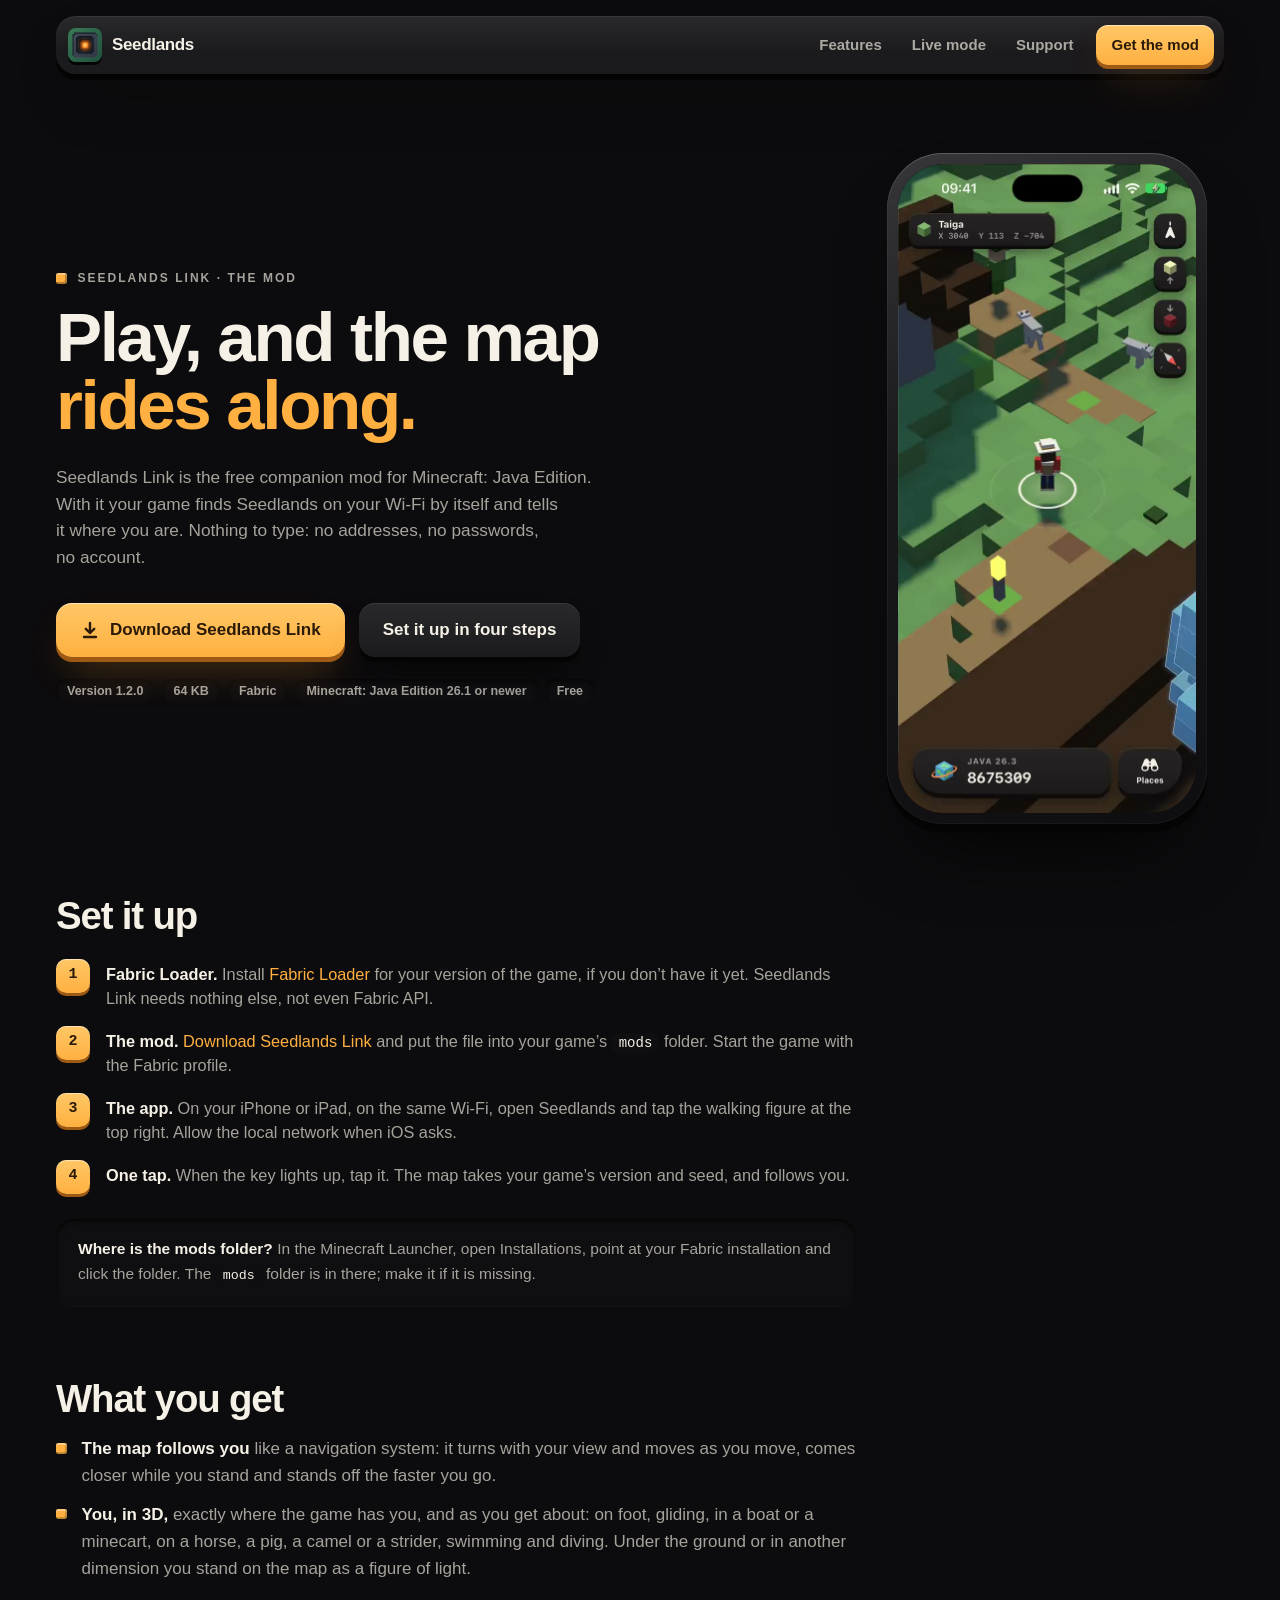
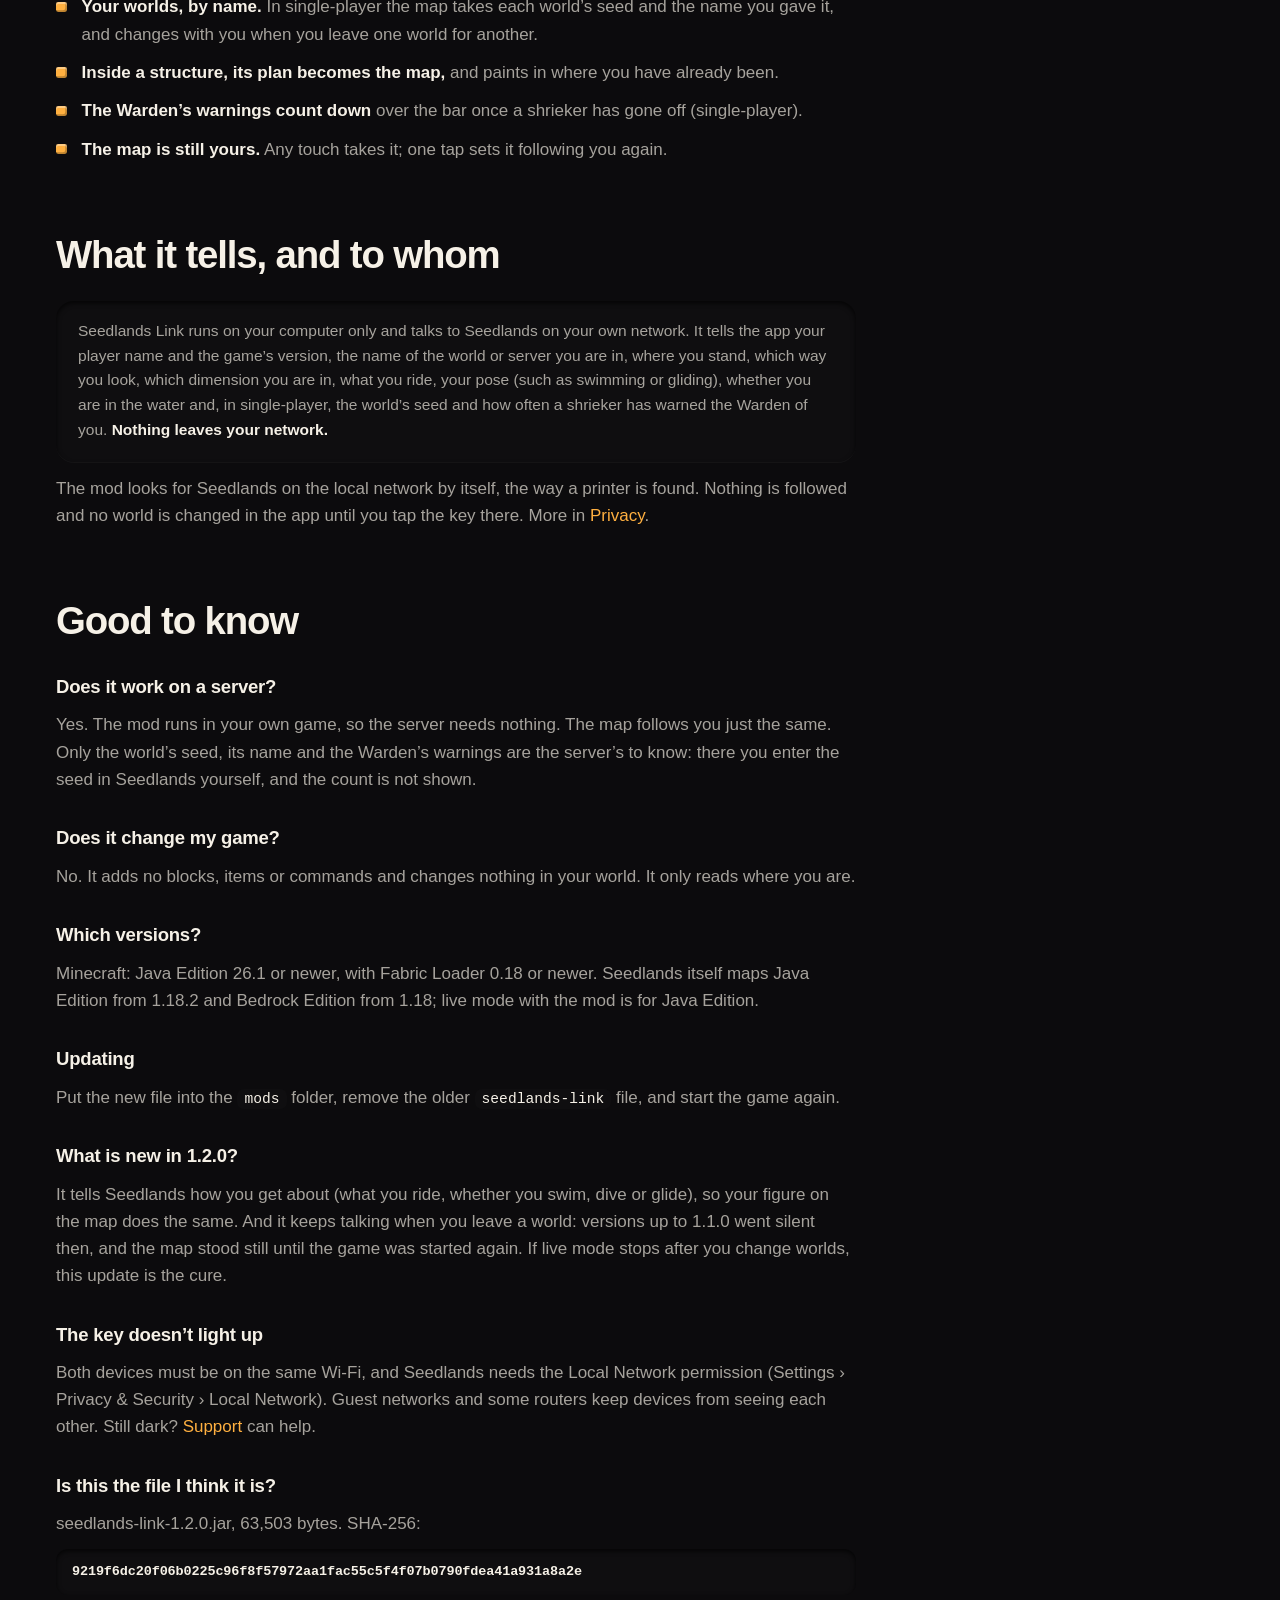
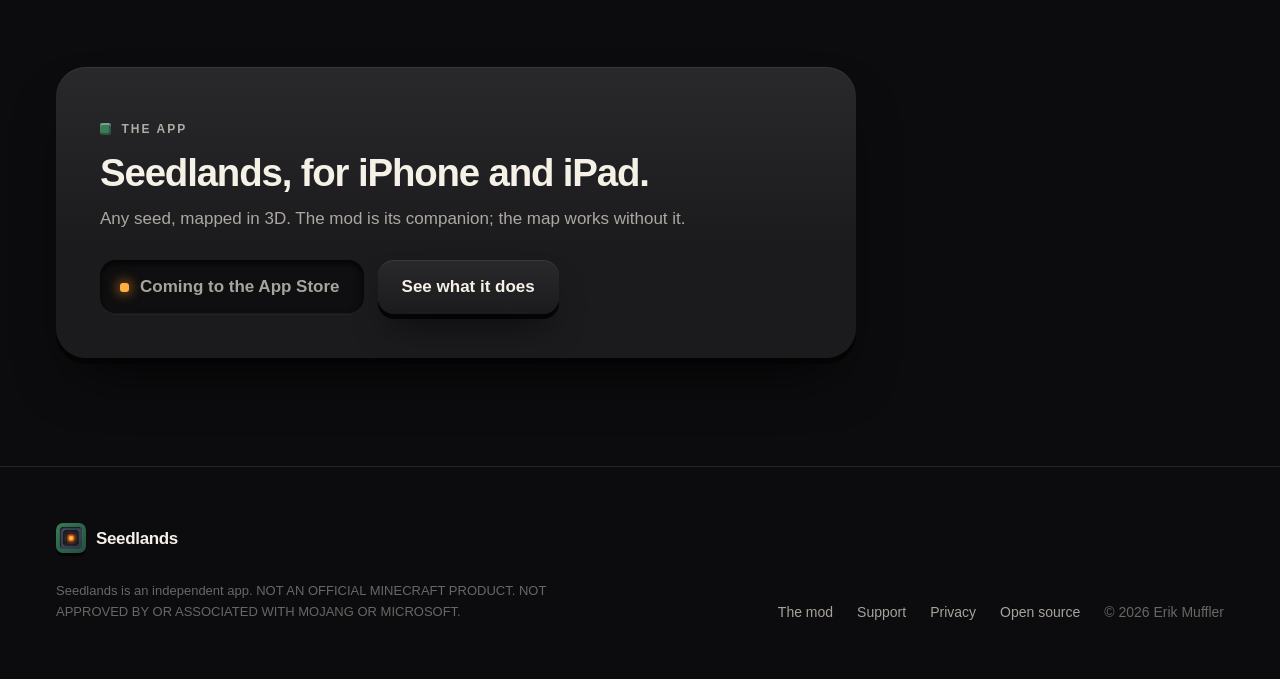
==== commit 91b656be: "The site made a second time: a live world behind the page, and the scroll is the app's zoom and dive" ====
--- a/mod.html
+++ b/mod.html
@@ -1,5 +1,5 @@
 <!doctype html>
-<html lang="en">
+<html lang="en" data-store="soon">
 <head>
 <meta charset="utf-8">
 <meta name="viewport" content="width=device-width, initial-scale=1, viewport-fit=cover">
@@ -12,82 +12,17 @@
 <meta property="og:description" content="The free companion mod for Minecraft: Java Edition. Your game finds Seedlands on your Wi‑Fi by itself, and the map follows you while you play.">
 <meta property="og:image" content="https://mfrports.github.io/seedlands-app/img/og.jpg">
 <meta name="twitter:card" content="summary_large_image">
-<link rel="icon" href="img/favicon.png">
-<link rel="apple-touch-icon" href="img/icon.png">
-<link rel="stylesheet" href="style.css">
-<script>document.documentElement.className="js";setTimeout(function(){if(!window.seedlands)document.documentElement.className=""},2500)</script>
-<script src="site.js" defer></script>
+<link rel="icon" href="./img/favicon.png">
+<link rel="apple-touch-icon" href="./img/icon.png">
+<script>document.documentElement.classList.add("js");setTimeout(function(){if(!window.seedlands)document.documentElement.classList.remove("js")},4000)</script>
+  <script type="module" crossorigin src="./assets/mod-DRxnAjHl.js"></script>
+  <link rel="modulepreload" crossorigin href="./assets/Nav-Dqhb_S6z.js">
+  <link rel="modulepreload" crossorigin href="./assets/Closing-By_q1FUx.js">
+  <link rel="modulepreload" crossorigin href="./assets/Clip-D8DxRjK1.js">
+  <link rel="modulepreload" crossorigin href="./assets/Doc-DosbhZ1k.js">
+  <link rel="stylesheet" crossorigin href="./assets/Nav-C8gjQq7X.css">
 </head>
 <body>
-<header class="top"><div class="bar slab">
-<a class="brand" href="./"><img src="img/icon.png" alt="" width="34" height="34"><span>Seedlands</span></a>
-<nav><a class="wide" href="./#map">Features</a><a class="wide" href="./#live">Live mode</a><a href="support.html">Support</a><a class="key small" href="mod.html" aria-current="page">Get the mod</a></nav>
-</div></header>
-
-<main>
-<section class="modtop"><div class="wrap">
-<div class="copy">
-<p class="over rise"><i class="cube" style="--c:var(--torch)"></i>Seedlands Link · the mod</p>
-<h1 class="rise" style="--i:1">Play, and the map <span class="torch">rides along.</span></h1>
-<p class="lead rise" style="--i:2">Seedlands Link is the free companion mod for Minecraft: Java Edition. With it your game finds Seedlands on your Wi‑Fi by itself and tells it where you are. Nothing to type: no addresses, no passwords, no account.</p>
-<div class="keys rise" style="--i:3">
-<a class="key" href="mod/seedlands-link-1.2.0.jar" download><svg viewBox="0 0 20 20" fill="none" stroke="currentColor" stroke-width="2.2" stroke-linecap="round" stroke-linejoin="round" aria-hidden="true"><path d="M10 3v10m0 0 4-4m-4 4-4-4M4 16.5h12"/></svg>Download Seedlands Link</a>
-<a class="key stone" href="#setup">Set it up in four steps</a>
-</div>
-<p class="meta rise" style="--i:4"><span>Version 1.2.0</span><span>64 KB</span><span>Fabric</span><span>Minecraft: Java Edition 26.1 or newer</span><span>Free</span></p>
-</div>
-<figure class="phone rise" style="--i:2"><div class="body"><div class="screen" style="background-image:url(img/live.jpg)"><video data-src="video/live.mp4" poster="img/live.jpg" muted playsinline preload="none" aria-label="The map follows a player walking through a village"></video></div></div></figure>
-</div></section>
-
-<div class="doc">
-<h2 id="setup">Set it up</h2>
-<ol class="steps">
-<li><div><strong>Fabric Loader.</strong> Install <a href="https://fabricmc.net/use/installer/">Fabric Loader</a> for your version of the game, if you don't have it yet. Seedlands Link needs nothing else, not even Fabric API.</div></li>
-<li><div><strong>The mod.</strong> <a href="mod/seedlands-link-1.2.0.jar" download>Download Seedlands Link</a> and put the file into your game's <code>mods</code> folder. Start the game with the Fabric profile.</div></li>
-<li><div><strong>The app.</strong> On your iPhone or iPad, on the same Wi‑Fi, open Seedlands and tap the walking figure at the top right. Allow the local network when iOS asks.</div></li>
-<li><div><strong>One tap.</strong> When the key lights up, tap it. The map takes your game's version and seed, and follows you.</div></li>
-</ol>
-<div class="well"><p><strong>Where is the mods folder?</strong> In the Minecraft Launcher, open Installations, point at your Fabric installation and click the folder. The <code>mods</code> folder is in there; make it if it is missing.</p></div>
-
-<h2>What you get</h2>
-<ul>
-<li><strong>The map follows you</strong> like a navigation system: it turns with your view and moves as you move, comes closer while you stand and stands off the faster you go.</li>
-<li><strong>You, in 3D,</strong> exactly where the game has you, and as you get about: on foot, gliding, in a boat or a minecart, on a horse, a pig, a camel or a strider, swimming and diving. Under the ground or in another dimension you stand on the map as a figure of light.</li>
-<li><strong>Your worlds, by name.</strong> In single-player the map takes each world's seed and the name you gave it, and changes with you when you leave one world for another.</li>
-<li><strong>Inside a structure, its plan becomes the map,</strong> and paints in where you have already been.</li>
-<li><strong>The Warden's warnings count down</strong> over the bar once a shrieker has gone off (single-player).</li>
-<li><strong>The map is still yours.</strong> Any touch takes it; one tap sets it following you again.</li>
-</ul>
-
-<h2 id="tells">What it tells, and to whom</h2>
-<div class="well"><p>Seedlands Link runs on your computer only and talks to Seedlands on your own network. It tells the app your player name and the game's version, the name of the world or server you are in, where you stand, which way you look, which dimension you are in, what you ride, your pose (such as swimming or gliding), whether you are in the water and, in single-player, the world's seed and how often a shrieker has warned the Warden of you. <strong>Nothing leaves your network.</strong></p></div>
-<p>The mod looks for Seedlands on the local network by itself, the way a printer is found. Nothing is followed and no world is changed in the app until you tap the key there. More in <a href="privacy.html">Privacy</a>.</p>
-
-<h2>Good to know</h2>
-<h3>Does it work on a server?</h3>
-<p>Yes. The mod runs in your own game, so the server needs nothing. The map follows you just the same. Only the world's seed, its name and the Warden's warnings are the server's to know: there you enter the seed in Seedlands yourself, and the count is not shown.</p>
-<h3>Does it change my game?</h3>
-<p>No. It adds no blocks, items or commands and changes nothing in your world. It only reads where you are.</p>
-<h3>Which versions?</h3>
-<p>Minecraft: Java Edition 26.1 or newer, with Fabric Loader 0.18 or newer. Seedlands itself maps Java Edition from 1.18.2 and Bedrock Edition from 1.18; live mode with the mod is for Java Edition.</p>
-<h3>Updating</h3>
-<p>Put the new file into the <code>mods</code> folder, remove the older <code>seedlands-link</code> file, and start the game again.</p>
-<h3>What is new in 1.2.0?</h3>
-<p>It tells Seedlands how you get about (what you ride, whether you swim, dive or glide), so your figure on the map does the same. And it keeps talking when you leave a world: versions up to 1.1.0 went silent then, and the map stood still until the game was started again. If live mode stops after you change worlds, this update is the cure.</p>
-<h3>The key doesn't light up</h3>
-<p>Both devices must be on the same Wi‑Fi, and Seedlands needs the Local Network permission (Settings › Privacy &amp; Security › Local Network). Guest networks and some routers keep devices from seeing each other. Still dark? <a href="support.html">Support</a> can help.</p>
-<h3>Is this the file I think it is?</h3>
-<p>seedlands-link-1.2.0.jar, 63,503 bytes. SHA-256:</p>
-<p class="sum">9219f6dc20f06b0225c96f8f57972aa1fac55c5f4f07b0790fdea41a931a8a2e</p>
-
-<div class="panel slab rise">
-<p class="over"><i class="cube" style="--c:var(--moss)"></i>The app</p>
-<h2>Seedlands, for iPhone and iPad.</h2>
-<p>Any seed, mapped in 3D. The mod is its companion; the map works without it.</p>
-<div class="keys"><a class="key soon" href="https://apps.apple.com/app/id6832922834">Coming to the App Store</a><a class="key stone" href="./">See what it does</a></div>
-</div>
-</div>
-</main>
-
-<footer><div class="wrap"><p>Seedlands is an independent app. NOT AN OFFICIAL MINECRAFT PRODUCT. NOT APPROVED BY OR ASSOCIATED WITH MOJANG OR MICROSOFT.</p><p><a href="mod.html">The mod</a> · <a href="support.html">Support</a> · <a href="privacy.html">Privacy</a> · <a href="open-source.html">Open source</a> · © 2026 Erik Muffler</p></div></footer>
-</body></html>
+<div id="root"><link rel="preload" as="image" href="img/icon.png"/><header class="pointer-events-none fixed inset-x-0 top-0 z-50 pt-3 sm:pt-4"><div class="wrap"><div class="nav slab pointer-events-auto flex h-[58px] items-center justify-between gap-3 !rounded-[20px] pl-3 pr-2.5"><a href="./" class="flex items-center gap-2.5 rounded-xl pr-2 text-[17px] font-[750] tracking-[-0.02em] text-paper no-underline"><img src="img/icon.png" alt="" width="34" height="34" class="rounded-[23%]" style="box-shadow:0 3px 0 #050405"/><span>Seedlands</span></a><nav class="flex items-center gap-1 text-[15px] font-[600]" aria-label="Seedlands"><a class="navlink hidden md:inline-flex" href="./#map">Features</a><a class="navlink hidden md:inline-flex" href="./#live">Live mode</a><a class="navlink max-[429px]:hidden" href="support.html">Support</a><a class="key torch small ml-1.5" href="mod.html">Get the mod</a></nav></div></div></header><main class="doc-page "><section class="wrap modtop"><div><p class="over " data-rise="" style="--i:0"><i class="cube " style="--c:var(--color-torch)" aria-hidden="true"></i>Seedlands Link · the mod</p><h1 class="headline mt-5" data-lines=""><span class="line" style="--i:0"><span>Play, and the map</span> </span><span class="line" style="--i:1"><span><span class="text-torch">rides along.</span></span></span></h1><p class="lead mt-6 max-w-[35rem]" data-rise="" style="--i:2">Seedlands Link is the free companion mod for Minecraft: Java Edition. With it your game finds Seedlands on your Wi‑Fi by itself and tells it where you are. Nothing to type: no addresses, no passwords, no account.</p><div class="mt-8 flex flex-wrap gap-3.5" data-rise="" style="--i:3"><a class="key torch" href="mod/seedlands-link-1.2.0.jar" download=""><svg viewBox="0 0 20 20" fill="none" stroke="currentColor" stroke-width="2.4" stroke-linecap="round" stroke-linejoin="round" aria-hidden="true"><path d="M10 3v10m0 0l-4.2-4.2M10 13l4.2-4.2M4 17h12"></path></svg>Download Seedlands Link</a><a class="key" href="#setup">Set it up in four steps</a></div><p class="meta" data-rise="" style="--i:4"><span>Version <!-- -->1.2.0</span><span>64 KB</span><span>Fabric</span><span>Minecraft: Java Edition 26.1 or newer</span><span>Free</span></p></div><div class="modtop-phone" data-rise="" style="--i:2"><div class="phone "><div class="phone-body"><div class="phone-screen"><div class="clip" style="background-image:url(img/live.jpg)" role="img" aria-label="The map follows a player walking through a village"></div></div></div></div></div></section><div class="wrap doc doc-body"><h2 id="setup">Set it up</h2><ol class="steps"><li><span class="digits step-n">1</span><div><strong>Fabric Loader.</strong> Install <a href="https://fabricmc.net/use/installer/">Fabric Loader</a> for your version of the game, if you don’t have it yet. Seedlands Link needs nothing else, not even Fabric API.</div></li><li><span class="digits step-n">2</span><div><strong>The mod.</strong> <a href="mod/seedlands-link-1.2.0.jar" download="">Download Seedlands Link</a> and put the file into your game’s <code>mods</code> folder. Start the game with the Fabric profile.</div></li><li><span class="digits step-n">3</span><div><strong>The app.</strong> On your iPhone or iPad, on the same Wi‑Fi, open Seedlands and tap the walking figure at the top right. Allow the local network when iOS asks.</div></li><li><span class="digits step-n">4</span><div><strong>One tap.</strong> When the key lights up, tap it. The map takes your game’s version and seed, and follows you.</div></li></ol><div class="well note"><p><strong>Where is the mods folder?</strong> In the Minecraft Launcher, open Installations, point at your Fabric installation and click the folder. The <code>mods</code> folder is in there; make it if it is missing.</p></div><h2>What you get</h2><ul><li><strong>The map follows you</strong> like a navigation system: it turns with your view and moves as you move, comes closer while you stand and stands off the faster you go.</li><li><strong>You, in 3D,</strong> exactly where the game has you, and as you get about: on foot, gliding, in a boat or a minecart, on a horse, a pig, a camel or a strider, swimming and diving. Under the ground or in another dimension you stand on the map as a figure of light.</li><li><strong>Your worlds, by name.</strong> In single-player the map takes each world’s seed and the name you gave it, and changes with you when you leave one world for another.</li><li><strong>Inside a structure, its plan becomes the map,</strong> and paints in where you have already been.</li><li><strong>The Warden’s warnings count down</strong> over the bar once a shrieker has gone off (single-player).</li><li><strong>The map is still yours.</strong> Any touch takes it; one tap sets it following you again.</li></ul><h2 id="tells">What it tells, and to whom</h2><div class="well note"><p>Seedlands Link runs on your computer only and talks to Seedlands on your own network. It tells the app your player name and the game’s version, the name of the world or server you are in, where you stand, which way you look, which dimension you are in, what you ride, your pose (such as swimming or gliding), whether you are in the water and, in single-player, the world’s seed and how often a shrieker has warned the Warden of you.<!-- --> <strong>Nothing leaves your network.</strong></p></div><p>The mod looks for Seedlands on the local network by itself, the way a printer is found. Nothing is followed and no world is changed in the app until you tap the key there. More in <a href="privacy.html">Privacy</a>.</p><h2>Good to know</h2><h3>Does it work on a server?</h3><p>Yes. The mod runs in your own game, so the server needs nothing. The map follows you just the same. Only the world’s seed, its name and the Warden’s warnings are the server’s to know: there you enter the seed in Seedlands yourself, and the count is not shown.</p><h3>Does it change my game?</h3><p>No. It adds no blocks, items or commands and changes nothing in your world. It only reads where you are.</p><h3>Which versions?</h3><p>Minecraft: Java Edition 26.1 or newer, with Fabric Loader 0.18 or newer. Seedlands itself maps Java Edition from 1.18.2 and Bedrock Edition from 1.18; live mode with the mod is for Java Edition.</p><h3>Updating</h3><p>Put the new file into the <code>mods</code> folder, remove the older <code>seedlands-link</code> file, and start the game again.</p><h3>What is new in <!-- -->1.2.0<!-- -->?</h3><p>It tells Seedlands how you get about (what you ride, whether you swim, dive or glide), so your figure on the map does the same. And it keeps talking when you leave a world: versions up to 1.1.0 went silent then, and the map stood still until the game was started again. If live mode stops after you change worlds, this update is the cure.</p><h3>The key doesn’t light up</h3><p>Both devices must be on the same Wi‑Fi, and Seedlands needs the Local Network permission (Settings › Privacy &amp; Security › Local Network). Guest networks and some routers keep devices from seeing each other. Still dark? <a href="support.html">Support</a> can help.</p><h3>Is this the file I think it is?</h3><p>seedlands-link-1.2.0.jar<!-- -->, <!-- -->63,503<!-- --> bytes. SHA-256:</p><p class="sum digits">9219f6dc20f06b0225c96f8f57972aa1fac55c5f4f07b0790fdea41a931a8a2e</p><div class="slab apppanel" data-rise="" style="--i:0"><p class="over "><i class="cube " style="--c:var(--color-moss)" aria-hidden="true"></i>The app</p><h2>Seedlands, for iPhone and iPad.</h2><p>Any seed, mapped in 3D. The mod is its companion; the map works without it.</p><div class="mt-7 flex flex-wrap gap-3.5"><span class="hollow store-soon  "><i class="glow" aria-hidden="true"></i>Coming to the App Store</span><a class="key torch store-live  " href="https://apps.apple.com/app/id6832922834">Get Seedlands on the App Store</a><a class="key" href="./">See what it does</a></div></div></div></main><footer class="relative z-10 border-t border-line bg-stone"><div class="wrap flex flex-col gap-8 py-14 md:flex-row md:items-end md:justify-between"><div class="max-w-[560px]"><a href="./" class="inline-flex items-center gap-2.5 text-[17px] font-[750] tracking-[-0.02em] text-paper no-underline"><img src="img/icon.png" alt="" width="30" height="30" class="rounded-[23%]" style="box-shadow:0 3px 0 #050405"/><span>Seedlands</span></a><p class="mt-5 text-[13px] leading-[1.6] text-faint">Seedlands is an independent app. NOT AN OFFICIAL MINECRAFT PRODUCT. NOT APPROVED BY OR ASSOCIATED WITH MOJANG OR MICROSOFT.</p></div><nav class="flex flex-wrap items-center gap-x-6 gap-y-2 text-[14px] text-dim" aria-label="More"><a class="footlink" href="mod.html">The mod</a><a class="footlink" href="support.html">Support</a><a class="footlink" href="privacy.html">Privacy</a><a class="footlink" href="open-source.html">Open source</a><span class="text-faint">© 2026 Erik Muffler</span></nav></div></footer></div>
+</body>
+</html>
--- a/assets/Nav-C8gjQq7X.css
+++ b/assets/Nav-C8gjQq7X.css
@@ -0,0 +1,2 @@
+/*! tailwindcss v4.3.5 | MIT License | https://tailwindcss.com */
+@layer properties{@supports (((-webkit-hyphens:none)) and (not (margin-trim:block))) or ((-moz-orient:inline) and (not (color:rgb(from red r g b)))){:root,:host{--tone:#3d7a58}*,:before,:after{--tw-rotate-x:initial;--tw-rotate-y:initial;--tw-rotate-z:initial;--tw-skew-x:initial;--tw-skew-y:initial;--tw-border-style:solid;--tw-leading:initial;--tw-font-weight:initial;--tw-tracking:initial;--tw-shadow:0 0 #0000;--tw-shadow-color:initial;--tw-shadow-alpha:100%;--tw-inset-shadow:0 0 #0000;--tw-inset-shadow-color:initial;--tw-inset-shadow-alpha:100%;--tw-ring-color:initial;--tw-ring-shadow:0 0 #0000;--tw-inset-ring-color:initial;--tw-inset-ring-shadow:0 0 #0000;--tw-ring-inset:initial;--tw-ring-offset-width:0px;--tw-ring-offset-color:#fff;--tw-ring-offset-shadow:0 0 #0000}::backdrop{--tw-rotate-x:initial;--tw-rotate-y:initial;--tw-rotate-z:initial;--tw-skew-x:initial;--tw-skew-y:initial;--tw-border-style:solid;--tw-leading:initial;--tw-font-weight:initial;--tw-tracking:initial;--tw-shadow:0 0 #0000;--tw-shadow-color:initial;--tw-shadow-alpha:100%;--tw-inset-shadow:0 0 #0000;--tw-inset-shadow-color:initial;--tw-inset-shadow-alpha:100%;--tw-ring-color:initial;--tw-ring-shadow:0 0 #0000;--tw-inset-ring-color:initial;--tw-inset-ring-shadow:0 0 #0000;--tw-ring-inset:initial;--tw-ring-offset-width:0px;--tw-ring-offset-color:#fff;--tw-ring-offset-shadow:0 0 #0000}}}@layer theme{:root,:host{--font-sans:-apple-system, BlinkMacSystemFont, "SF Pro Display", "SF Pro Text", "Segoe UI", Roboto, "Helvetica Neue", Arial, sans-serif;--font-mono:ui-monospace, "SF Mono", SFMono-Regular, Menlo, Consolas, monospace;--spacing:.25rem;--radius-xl:.75rem;--ease-out:cubic-bezier(.16, .84, .24, 1);--default-font-family:var(--font-sans);--default-mono-font-family:var(--font-mono);--color-stone:#0c0b0d;--color-slab:#1b1a1c;--color-slab-top:#29282b;--color-side:#050405;--color-well:#0f0e10;--color-paper:#f6f1e7;--color-paper-side:#b9ae97;--color-ink:#26221b;--color-ink-dim:#26221bb3;--color-dim:#f6f1e7a8;--color-faint:#f6f1e766;--color-line:#f6f1e71a;--color-torch:#ffb040;--color-torch-top:#ffc766;--color-torch-side:#9e5914;--color-on-torch:#2b1a08;--color-moss:#3d7a58;--color-scan:#63b7ff;--color-ember:#ff7a22;--color-endstone:#dcd9a0}}@layer base{*,:after,:before{box-sizing:border-box;border:0 solid;margin:0;padding:0}::backdrop{box-sizing:border-box;border:0 solid;margin:0;padding:0}::file-selector-button{box-sizing:border-box;border:0 solid;margin:0;padding:0}html,:host{-webkit-text-size-adjust:100%;tab-size:4;line-height:1.5;font-family:var(--default-font-family,-apple-system, BlinkMacSystemFont, "Segoe UI", Roboto, "Helvetica Neue", "Noto Sans", Arial, sans-serif, "Apple Color Emoji", "Segoe UI Emoji", "Segoe UI Symbol", "Noto Color Emoji");font-feature-settings:var(--default-font-feature-settings,normal);font-variation-settings:var(--default-font-variation-settings,normal);-webkit-tap-highlight-color:transparent}hr{height:0;color:inherit;border-top-width:1px}abbr:where([title]){-webkit-text-decoration:underline dotted;text-decoration:underline dotted}h1,h2,h3,h4,h5,h6{font-size:inherit;font-weight:inherit}a{color:inherit;-webkit-text-decoration:inherit;-webkit-text-decoration:inherit;-webkit-text-decoration:inherit;-webkit-text-decoration:inherit;text-decoration:inherit}b,strong{font-weight:bolder}code,kbd,samp,pre{font-family:var(--default-mono-font-family,ui-monospace, SFMono-Regular, Menlo, Monaco, Consolas, "Liberation Mono", "Courier New", monospace);font-feature-settings:var(--default-mono-font-feature-settings,normal);font-variation-settings:var(--default-mono-font-variation-settings,normal);font-size:1em}small{font-size:80%}sub,sup{vertical-align:baseline;font-size:75%;line-height:0;position:relative}sub{bottom:-.25em}sup{top:-.5em}table{text-indent:0;border-color:inherit;border-collapse:collapse}:-moz-focusring:where(:not(iframe)){outline:auto}progress{vertical-align:baseline}summary{display:list-item}ol,ul,menu{list-style:none}img,svg,video,canvas,audio,iframe,embed,object{vertical-align:middle;display:block}img,video{max-width:100%;height:auto}button,input,select,optgroup,textarea{font:inherit;font-feature-settings:inherit;font-variation-settings:inherit;letter-spacing:inherit;color:inherit;opacity:1;background-color:#0000;border-radius:0}::file-selector-button{font:inherit;font-feature-settings:inherit;font-variation-settings:inherit;letter-spacing:inherit;color:inherit;opacity:1;background-color:#0000;border-radius:0}:where(select:is([multiple],[size])) optgroup{font-weight:bolder}:where(select:is([multiple],[size])) optgroup option{padding-inline-start:20px}::file-selector-button{margin-inline-end:4px}::placeholder{opacity:1}@supports (not ((-webkit-appearance:-apple-pay-button))) or (contain-intrinsic-size:1px){::placeholder{color:currentColor}@supports (color:color-mix(in lab, red, red)){::placeholder{color:color-mix(in oklab, currentcolor 50%, transparent)}}}textarea{resize:vertical}::-webkit-search-decoration{-webkit-appearance:none}::-webkit-date-and-time-value{min-height:1lh;text-align:inherit}::-webkit-datetime-edit{display:inline-flex}::-webkit-datetime-edit-fields-wrapper{padding:0}::-webkit-datetime-edit{padding-block:0}::-webkit-datetime-edit-year-field{padding-block:0}::-webkit-datetime-edit-month-field{padding-block:0}::-webkit-datetime-edit-day-field{padding-block:0}::-webkit-datetime-edit-hour-field{padding-block:0}::-webkit-datetime-edit-minute-field{padding-block:0}::-webkit-datetime-edit-second-field{padding-block:0}::-webkit-datetime-edit-millisecond-field{padding-block:0}::-webkit-datetime-edit-meridiem-field{padding-block:0}::-webkit-calendar-picker-indicator{line-height:1}:-moz-ui-invalid{box-shadow:none}button,input:where([type=button],[type=reset],[type=submit]){appearance:button}::file-selector-button{appearance:button}::-webkit-inner-spin-button{height:auto}::-webkit-outer-spin-button{height:auto}[hidden]:where(:not([hidden=until-found])){display:none!important}:root{--col:clamp(1320px, 78vw, 1760px);--gutter:clamp(20px, 4.4vw, 56px);--edge:max(var(--gutter), calc(50% - var(--col) / 2 + var(--gutter)))}html{--lightningcss-light: ;--lightningcss-dark:initial;color-scheme:dark;background:var(--color-stone);-webkit-text-size-adjust:100%;scroll-padding-top:96px}body{background:var(--color-stone);color:var(--color-paper);font:17px/1.6 var(--font-sans);-webkit-font-smoothing:antialiased;margin:0;overflow-x:clip}h1,h2,h3{text-wrap:balance}p{text-wrap:pretty}a{-webkit-tap-highlight-color:transparent}:focus-visible{outline:2px solid var(--color-torch);outline-offset:3px;border-radius:8px}::selection{background:var(--color-torch);color:var(--color-on-torch)}video{display:block}}@layer components{.display{letter-spacing:-.038em;font-size:clamp(3rem,8.6vw,8.4rem);font-weight:800;line-height:.94}.headline{letter-spacing:-.034em;font-size:clamp(2.3rem,5.4vw,5rem);font-weight:800;line-height:.98}.title{letter-spacing:-.028em;font-size:clamp(1.75rem,3.3vw,2.9rem);font-weight:750;line-height:1.04}.lead{color:var(--color-dim);font-size:clamp(1.06rem,1.35vw,1.28rem);line-height:1.55}.digits{font-family:var(--font-mono);letter-spacing:-.01em;font-variant-numeric:tabular-nums;font-weight:600}.over{letter-spacing:.17em;text-transform:uppercase;color:var(--color-dim);align-items:center;gap:10px;font-size:12px;font-weight:700;line-height:1;display:flex}.cube{background:var(--c,var(--color-moss));border-radius:.2em;flex:none;width:.95em;height:.95em;display:inline-block;box-shadow:inset 0 .16em #ffffff4d,inset -.16em -.16em #0000004d}.slab{background:linear-gradient(var(--color-slab-top), var(--color-slab) 62%);box-shadow:0 6px 0 var(--color-side), 0 30px 60px -24px #000c, inset 0 1px 0 #ffffff12;border-radius:28px}.well{background:var(--color-well);border-radius:18px;box-shadow:inset 0 2px 5px #000000bf,inset 0 -1px #ffffff0a}.key{--side:var(--color-side);--drop:5px;min-height:54px;color:var(--color-paper);white-space:nowrap;background:linear-gradient(var(--color-slab-top), var(--color-slab));box-shadow:0 var(--drop) 0 var(--side), 0 20px 36px -14px #000000bf, inset 0 1px 0 #ffffff14;transition:transform .14s var(--ease-out), box-shadow .14s var(--ease-out), filter .2s;cursor:pointer;-webkit-user-select:none;user-select:none;border-radius:16px;justify-content:center;align-items:center;gap:10px;padding:13px 24px;font-size:17px;font-weight:700;line-height:1.15;text-decoration:none;display:inline-flex;position:relative}.key:hover{filter:brightness(1.12)}.key:active{transform:translateY(calc(var(--drop) - 1px));box-shadow:0 1px 0 var(--side), 0 8px 16px -8px #000000bf, inset 0 1px 0 #ffffff14}.key.torch{--side:var(--color-torch-side);color:var(--color-on-torch);background:linear-gradient(var(--color-torch-top), var(--color-torch));box-shadow:0 var(--drop) 0 var(--side), 0 20px 40px -14px #ffa02859, inset 0 1px 0 #ffffff80}.key.torch:active{box-shadow:0 1px 0 var(--side), 0 8px 16px -8px #000000b3, inset 0 1px 0 #ffffff80}.key.small{--drop:4px;border-radius:12px;min-height:40px;padding:8px 15px;font-size:15px}.key.quiet{color:var(--color-dim)}.key svg{flex:none;width:20px;height:20px}.paper{background:linear-gradient(#fbf7ee, var(--color-paper));color:var(--color-ink);box-shadow:0 5px 0 var(--color-paper-side), 0 26px 44px -18px #000000b3, inset 0 1px 0 #ffffffe6;border-radius:18px}html[data-store=soon] .store-live,html[data-store=live] .store-soon{display:none}.doc h2{letter-spacing:-.03em;margin-top:4.5rem;scroll-margin-top:110px;font-size:clamp(1.7rem,3vw,2.4rem);font-weight:780;line-height:1.05}.doc h3{letter-spacing:-.012em;margin-top:2.1rem;font-size:1.16rem;font-weight:700;line-height:1.3}.doc p,.doc li{color:var(--color-dim)}.doc p{margin-top:.75rem}.doc strong{color:var(--color-paper);font-weight:650}.doc a:not(.key){color:var(--color-torch);text-decoration:none}.doc a:not(.key):hover{text-decoration:underline}.doc code,.code{font:.86em/1.4 var(--font-mono);background:var(--color-well);color:var(--color-paper);border-radius:7px;padding:2px 7px}.doc ul{gap:.7rem;margin-top:1rem;padding:0;list-style:none;display:grid}.doc ul li{padding-left:1.6rem;position:relative}.doc ul li:before{content:"";background:var(--color-torch);border-radius:.14em;width:.62em;height:.62em;position:absolute;top:.48em;left:0;box-shadow:inset 0 .12em #ffffff59,inset -.1em -.1em #00000040}.wrap{width:100%;max-width:var(--col);padding-inline:var(--gutter);margin-inline:auto}.navlink{height:40px;color:var(--color-dim);border-radius:12px;align-items:center;padding:0 13px;text-decoration:none;transition:color .2s,background-color .2s;display:inline-flex}.navlink:hover{color:var(--color-paper);background:#ffffff0d}.footlink{color:var(--color-dim);text-decoration:none;transition:color .2s}.footlink:hover{color:var(--color-paper)}.hollow{min-height:54px;color:var(--color-dim);white-space:nowrap;background:var(--color-well);border-radius:16px;align-items:center;gap:11px;padding:13px 24px 13px 20px;font-size:17px;font-weight:650;line-height:1.15;display:inline-flex;position:relative;box-shadow:inset 0 3px 7px #000c,inset 0 -1px #ffffff0f,0 1px #ffffff0a}.hollow.small{border-radius:12px;min-height:40px;padding:8px 15px 8px 12px;font-size:15px}.hollow .glow{background:var(--color-torch);border-radius:3px;width:9px;height:9px;animation:2.6s ease-in-out infinite wait;box-shadow:0 0 12px 2px #ffa0288c}}@layer utilities{.pointer-events-auto{pointer-events:auto}.pointer-events-none{pointer-events:none}.visible{visibility:visible}.absolute{position:absolute}.fixed{position:fixed}.relative{position:relative}.static{position:static}.sticky{position:sticky}.inset-0{inset:0}.inset-x-0{inset-inline:0}.top-0{top:0}.left-0{left:0}.z-10{z-index:10}.z-50{z-index:50}.z-\[5\]{z-index:5}.mt-4{margin-top:calc(var(--spacing) * 4)}.mt-5{margin-top:calc(var(--spacing) * 5)}.mt-6{margin-top:calc(var(--spacing) * 6)}.mt-7{margin-top:calc(var(--spacing) * 7)}.mt-8{margin-top:calc(var(--spacing) * 8)}.ml-1\.5{margin-left:calc(var(--spacing) * 1.5)}.block{display:block}.contents{display:contents}.flex{display:flex}.grid{display:grid}.hidden{display:none}.inline-flex{display:inline-flex}.h-\[58px\]{height:58px}.w-full{width:100%}.max-w-\[32rem\]{max-width:32rem}.max-w-\[34rem\]{max-width:34rem}.max-w-\[35rem\]{max-width:35rem}.max-w-\[560px\]{max-width:560px}.min-w-0{min-width:0}.grow{flex-grow:1}.transform{transform:var(--tw-rotate-x, ) var(--tw-rotate-y, ) var(--tw-rotate-z, ) var(--tw-skew-x, ) var(--tw-skew-y, )}.resize{resize:both}.flex-col{flex-direction:column}.flex-wrap{flex-wrap:wrap}.items-center{align-items:center}.justify-between{justify-content:space-between}.justify-center{justify-content:center}.gap-1{gap:var(--spacing)}.gap-2\.5{gap:calc(var(--spacing) * 2.5)}.gap-3{gap:calc(var(--spacing) * 3)}.gap-3\.5{gap:calc(var(--spacing) * 3.5)}.gap-4{gap:calc(var(--spacing) * 4)}.gap-8{gap:calc(var(--spacing) * 8)}.gap-x-6{column-gap:calc(var(--spacing) * 6)}.gap-y-2{row-gap:calc(var(--spacing) * 2)}.overflow-clip{overflow:clip}.\!rounded-\[20px\]{border-radius:20px!important}.\!rounded-\[22px\]{border-radius:22px!important}.rounded-\[23\%\]{border-radius:23%}.rounded-xl{border-radius:var(--radius-xl)}.border-t{border-top-style:var(--tw-border-style);border-top-width:1px}.border-line{border-color:var(--color-line)}.bg-stone{background-color:var(--color-stone)}.py-2\.5{padding-block:calc(var(--spacing) * 2.5)}.py-14{padding-block:calc(var(--spacing) * 14)}.py-\[clamp\(72px\,12vh\,140px\)\]{padding-block:clamp(72px,12vh,140px)}.pt-3{padding-top:calc(var(--spacing) * 3)}.pt-6{padding-top:calc(var(--spacing) * 6)}.pr-2{padding-right:calc(var(--spacing) * 2)}.pr-2\.5{padding-right:calc(var(--spacing) * 2.5)}.pb-\[clamp\(72px\,12vh\,140px\)\]{padding-bottom:clamp(72px,12vh,140px)}.pl-3{padding-left:calc(var(--spacing) * 3)}.pl-5{padding-left:calc(var(--spacing) * 5)}.text-\[10\.5px\]{font-size:10.5px}.text-\[13px\]{font-size:13px}.text-\[14px\]{font-size:14px}.text-\[15px\]{font-size:15px}.text-\[17px\]{font-size:17px}.leading-\[1\.6\]{--tw-leading:1.6;line-height:1.6}.leading-none{--tw-leading:1;line-height:1}.font-\[600\]{--tw-font-weight:600;font-weight:600}.font-\[700\]{--tw-font-weight:700;font-weight:700}.font-\[750\]{--tw-font-weight:750;font-weight:750}.tracking-\[-0\.02em\]{--tw-tracking:-.02em;letter-spacing:-.02em}.tracking-\[0\.2em\]{--tw-tracking:.2em;letter-spacing:.2em}.text-dim{color:var(--color-dim)}.text-faint{color:var(--color-faint)}.text-paper{color:var(--color-paper)}.text-torch{color:var(--color-torch)}.uppercase{text-transform:uppercase}.no-underline{text-decoration-line:none}.shadow{--tw-shadow:0 1px 3px 0 var(--tw-shadow-color,#0000001a), 0 1px 2px -1px var(--tw-shadow-color,#0000001a);box-shadow:var(--tw-inset-shadow), var(--tw-inset-ring-shadow), var(--tw-ring-offset-shadow), var(--tw-ring-shadow), var(--tw-shadow)}.ring{--tw-ring-shadow:var(--tw-ring-inset, ) 0 0 0 calc(1px + var(--tw-ring-offset-width)) var(--tw-ring-color,currentcolor);box-shadow:var(--tw-inset-shadow), var(--tw-inset-ring-shadow), var(--tw-ring-offset-shadow), var(--tw-ring-shadow), var(--tw-shadow)}@media not all and (min-width:429px){.max-\[429px\]\:hidden{display:none}}@media not all and (min-width:26rem){.max-xs\:hidden{display:none}}@media (min-width:40rem){.sm\:pt-4{padding-top:calc(var(--spacing) * 4)}}@media (min-width:48rem){.md\:inline-flex{display:inline-flex}.md\:flex-row{flex-direction:row}.md\:items-end{align-items:flex-end}.md\:justify-between{justify-content:space-between}}}.js [data-rise]{opacity:0;transition:opacity .7s var(--ease-out), transform .9s var(--ease-out);transition-delay:calc(var(--i,0) * 70ms);transform:translateY(28px)}.js [data-rise][data-on]{opacity:1;transform:none}.line{overflow-clip-margin:.12em;margin-bottom:-.08em;padding-bottom:.08em;display:block;overflow:clip}.line>span{display:block}.js [data-lines] .line>span{transition:transform 1s var(--ease-out);transition-delay:calc(var(--i,0) * 90ms);transform:translateY(108%)}.js [data-lines][data-on] .line>span{transform:none}@media (prefers-reduced-motion:reduce){.js [data-rise],.js [data-lines] .line>span{opacity:1;transition:none;transform:none}.key{transition:none}}.grain:after{content:"";pointer-events:none;opacity:.05;mix-blend-mode:overlay;background-image:url("data:image/svg+xml,%3Csvg xmlns='http://www.w3.org/2000/svg' width='160' height='160'%3E%3Cfilter id='n'%3E%3CfeTurbulence type='fractalNoise' baseFrequency='.9' numOctaves='2' stitchTiles='stitch'/%3E%3C/filter%3E%3Crect width='160' height='160' filter='url(%23n)'/%3E%3C/svg%3E");position:absolute;inset:0}@keyframes drift{to{transform:translate(-50%)}}.marquee{width:max-content;animation:drift var(--pace,60s) linear infinite;display:flex}.marquee.back{animation-direction:reverse}.marquee-wrap:hover .marquee{animation-play-state:paused}@media (prefers-reduced-motion:reduce){.marquee{flex-wrap:wrap;width:auto;animation:none}.marquee>[aria-hidden]{display:none}}.blueprint{background-color:#0b1a30;background-image:linear-gradient(#63b7ff12 1px,#0000 1px),linear-gradient(90deg,#63b7ff12 1px,#0000 1px),linear-gradient(#63b7ff09 1px,#0000 1px),linear-gradient(90deg,#63b7ff09 1px,#0000 1px);background-size:128px 128px,128px 128px,16px 16px,16px 16px}@keyframes ember{0%{opacity:0;transform:translate(0)scale(1)}12%{opacity:1}to{transform:translate3d(var(--sway,20px), -110vh, 0) scale(.4);opacity:0}}.ember{width:5px;height:5px;animation:ember var(--t,9s) linear infinite;animation-delay:var(--d,0s);background:#ffb060;position:absolute;bottom:-12px;box-shadow:0 0 10px 2px #ff781eb3}@media (prefers-reduced-motion:reduce){.ember{opacity:0;animation:none}}@keyframes fill{0%{transform:scaleY(0)}to{transform:scaleY(1)}}details>summary{cursor:pointer;list-style:none}details>summary::-webkit-details-marker{display:none}@keyframes wait{0%,to{opacity:.35}50%{opacity:1}}@media (prefers-reduced-motion:reduce){.hollow .glow{animation:none}}.world-canvas{height:100lvh}.world-still{pointer-events:none;object-fit:contain;width:100%;height:100%;display:none;position:absolute;inset:0}html:not(.js) .world-still,html[data-world=none] .world-still{display:block}html:not(.js) .voyage,html[data-world=none] .voyage,html:not(.js) .descent,html[data-world=none] .descent,html:not(.js) .endstage,html[data-world=none] .endstage{height:100svh}html:not(.js) .scroll-cue,html[data-world=none] .scroll-cue{display:none}html:not(.js) .stage-copy>*{opacity:1;transform:none}.voyage{--type:clamp(2.9rem, 5.6vw, 6rem);--clear:max(var(--edge) + 6.15 * var(--type) + 40px, var(--edge) + min(44vw, 32rem) + 24px);height:420svh}.descent,.endstage{--clear:calc(var(--edge) + min(42vw, 580px) + 28px)}.voyage-inner{height:100svh}.hand{cursor:grab;touch-action:pan-y}.hand:active{cursor:grabbing}.hero-display{letter-spacing:-.036em;font-weight:800;line-height:.96;font-size:var(--type)}.hero-copy{left:var(--edge);width:min(44vw,620px);transform:translate3d(0, calc(-50% + 16px - var(--p,0) * 46svh), 0);opacity:calc(1 - (var(--p,0) - .012) * 18);position:absolute;top:50%}.hero-lead{max-width:32rem;margin-top:1.5rem}.hero-keys{flex-wrap:wrap;gap:14px;margin-top:2rem;display:flex}.hero-fine{color:var(--color-faint);margin-top:1.7rem;font-size:13.5px}.voyage-inner:not([data-phase=hero]) .hero-copy{pointer-events:none;visibility:hidden;transition:visibility 0s .3s}.world-frame{pointer-events:none;left:max(50% - 30px, var(--clear,0px));right:calc(var(--edge) - 12px);position:absolute;top:96px;bottom:clamp(120px,17svh,170px)}.seed-slab{left:calc(50% + (25% - 2px - var(--edge) / 2) * (1 - var(--s,0)));justify-items:center;gap:12px;display:grid;position:absolute;bottom:clamp(18px,4.6svh,52px);transform:translate(-50%)}.seed-note{color:var(--color-faint);white-space:nowrap;opacity:calc(1 - var(--s,0) * 3);font-size:12.5px;line-height:1}.key.dice{--drop:4px;border:0;border-radius:14px;width:48px;height:48px;min-height:0;padding:0}.key.dice svg{width:24px;height:24px;transition:transform .9s var(--ease-out)}.key.dice[data-busy=true] svg{transform:rotate(270deg)}.roll{min-width:7.3ch;height:1.25em;color:var(--color-paper);margin-top:7px;font-size:27px;line-height:1.25;display:flex;overflow:clip}.roll span{animation:roll-in .5s var(--ease-out) backwards;animation-delay:calc(var(--i) * 26ms);display:block}.roll[data-leaving=true] span{animation:.17s ease-in forwards roll-out;animation-delay:calc(var(--i) * 12ms)}@keyframes roll-in{0%{opacity:0;transform:translateY(105%)}}@keyframes roll-out{to{opacity:0;transform:translateY(-105%)}}.reading{pointer-events:none;opacity:0;will-change:transform;z-index:3;transition:opacity .16s;position:absolute;top:0;left:0}.reading[data-on=true]{opacity:1}.reading-tag{white-space:nowrap;text-align:center;box-shadow:0 3px 0 var(--color-paper-side), 0 14px 24px -10px #000000b3;border-radius:12px;gap:3px;padding:8px 13px 9px;display:grid;position:absolute;bottom:18px;left:0;transform:translate(-50%)}.reading-tag:after{content:"";background:var(--color-paper);border-radius:1px;width:2px;height:10px;margin-left:-1px;position:absolute;bottom:-12px;left:50%}.reading-name{letter-spacing:-.01em;font-size:13px;font-weight:750;line-height:1.1}.reading-at{color:var(--color-ink-dim);font-size:12px;line-height:1.1}.voyage-slip{left:var(--edge);opacity:0;width:min(380px,100vw - 40px);transition:opacity .1s, transform .4s var(--ease-out);pointer-events:none;padding:18px 20px 20px;position:absolute;bottom:clamp(26px,9svh,96px);transform:translateY(18px)}.voyage-inner[data-phase=a] .voyage-slip[data-for=a],.voyage-inner[data-phase=b] .voyage-slip[data-for=b],.voyage-inner[data-phase=c] .voyage-slip[data-for=c]{opacity:1;transition:opacity .1s .12s, transform .5s var(--ease-out) .12s;transform:none}.slip-over{letter-spacing:.16em;text-transform:uppercase;color:var(--color-ink-dim);font-size:11px;font-weight:750;line-height:1.2}.slip-title{letter-spacing:-.028em;margin-top:9px;font-size:21px;font-weight:800;line-height:1.12}.slip-line{color:var(--color-ink-dim);margin-top:8px;font-size:14.5px;line-height:1.45}.scroll-cue{left:var(--edge);letter-spacing:.17em;text-transform:uppercase;color:var(--color-faint);opacity:calc(1 - var(--p,0) * 40);align-items:center;gap:12px;font-size:12px;font-weight:700;display:flex;position:absolute;bottom:clamp(22px,5.4svh,60px)}.scroll-cue i{background:linear-gradient(var(--color-torch), transparent);transform-origin:top;width:2px;height:30px;animation:cue 2.2s var(--ease-out) infinite;border-radius:1px}@keyframes cue{0%{opacity:1;transform:scaleY(0)}60%{opacity:1;transform:scaleY(1)}to{opacity:0;transform:scaleY(1)}}@media (max-aspect-ratio:21/20){.voyage-inner{flex-direction:column;padding:176px clamp(20px,5vw,56px) clamp(18px,3.4svh,48px);display:flex}.world-frame{flex:1 1 0;min-height:110px;margin:0 calc(-1*clamp(20px,5vw,56px) + 6px) clamp(12px,3.2svh,40px);position:relative;inset:auto}.hero-copy{width:auto;transform:translate3d(0, calc(var(--p,0) * -40svh), 0);position:relative;top:auto;left:auto}.hero-display{font-size:clamp(2.5rem,11.4vw,5.6rem)}.hero-lead{max-width:36rem;margin-top:1rem;font-size:clamp(1rem,2.4vw,1.3rem)}.hero-keys{gap:12px;margin-top:1.3rem}.hero-fine{margin-top:1.1rem;font-size:12.5px}.seed-slab{gap:9px;top:84px;bottom:auto;left:50%}.scroll-cue{display:none}.voyage-slip{bottom:22px;left:20px}}@media (max-aspect-ratio:21/20) and (max-height:700px){.hero-fine{display:none}.hero-lead{font-size:.95rem;line-height:1.45}}@media (max-aspect-ratio:21/20) and (max-width:480px){.hero-fine{display:none}}@media (min-aspect-ratio:21/20) and (max-height:560px){.hero-copy{width:min(48vw,620px);top:calc(50% + 14px)}.voyage{--type:clamp(1.9rem, 10svh, 3.2rem)}.hero-display{margin-top:.7rem}.hero-lead{margin-top:.8rem;font-size:.95rem;line-height:1.4}.hero-keys{flex-wrap:nowrap;gap:10px;margin-top:1rem}.hero-keys .key-more,.hero-fine,.scroll-cue,.seed-note{display:none}.world-frame{top:70px;bottom:92px}.seed-slab{left:calc(75vw - 10px)}.voyage-slip{padding:14px 16px 16px;bottom:16px}}@media (prefers-reduced-motion:reduce){.voyage{height:100svh}.scroll-cue,.voyage-slip{display:none}.roll span,.roll[data-leaving=true] span{animation:none}}@property --tone{syntax:"<color>";inherits:true;initial-value:#3d7a58}.phone{width:100%;container-type:inline-size}.phone-body{background:linear-gradient(155deg,#37363a,#19181a 38%,#0e0d0f);border-radius:17.5cqw;padding:3.3cqw;box-shadow:0 2.6cqw #050405,0 14cqw 26cqw -12cqw #000000f2,inset 0 1px #ffffff29,inset 0 0 0 1px #ffffff0a}.phone-screen{aspect-ratio:600/1304;isolation:isolate;background:#000;border-radius:14.4cqw;position:relative;overflow:hidden}.clip{background-position:50%;background-size:cover;position:absolute;inset:0}.clip video{object-fit:cover;opacity:0;width:100%;height:100%;transition:opacity .5s}.clip video[data-live=true]{opacity:1}.lip-top:before{content:"";background:linear-gradient(transparent, var(--lip,var(--color-stone)));pointer-events:none;height:34vh;position:absolute;bottom:calc(100% - 1px);left:0;right:0}@media (prefers-reduced-motion:reduce){.lip-top:before{display:none}}html:not(.js) .lip-top:before,html[data-world=none] .lip-top:before{display:none}.acts-grid{grid-template-columns:minmax(0,1fr);display:grid}.acts-text{min-width:0}.chapter{padding-block:clamp(64px,11vh,120px)}.chapter-phone{width:min(64vw,290px);margin:44px auto 0}.acts-stick{display:none}.facts{gap:.95rem;max-width:33rem;margin-top:1.9rem;display:grid}.facts li{color:var(--color-dim);align-items:baseline;gap:14px;font-size:1.02rem;line-height:1.5;display:flex}.facts .cube{transform:translateY(.1em)}@media (min-width:1024px){.acts-grid{grid-template-columns:minmax(0,1fr) minmax(300px,.78fr);column-gap:clamp(40px,6vw,110px)}.acts-grid[data-side=left]{grid-template-columns:minmax(300px,.78fr) minmax(0,1fr)}.acts-grid[data-side=left] .acts-text{order:2}.chapter{flex-direction:column;justify-content:center;min-height:92vh;padding-block:12vh;transition:opacity .5s;display:flex}.chapter[data-active=false]{opacity:.3}.chapter-phone{display:none}.acts-stick{align-self:start;height:100vh;display:block;position:sticky;top:0}.acts-stage{justify-content:center;align-items:center;height:100%;padding-top:40px;transition:--tone .9s;display:flex;position:relative}.acts-phone{width:min(100%,49.5vh - 94.05px,360px);position:relative}.acts-glow{aspect-ratio:1;pointer-events:none;background:radial-gradient(closest-side, var(--tone), transparent);border-radius:50%;width:150%;position:absolute;top:50%;left:50%;transform:translate(-50%,-50%)}@supports (color:color-mix(in lab, red, red)){.acts-glow{background:radial-gradient(closest-side, color-mix(in srgb, var(--tone) 17%, transparent), transparent)}}.acts-layer{transition:transform .75s var(--ease-out);position:absolute;inset:0;transform:translateY(101%);box-shadow:0 -16px 36px #0009}.acts-layer[data-on=true]{transform:none}.acts-ticks{gap:9px;display:grid;position:absolute;top:50%;left:calc(100% + 30px);transform:translateY(-50%)}.acts-grid[data-side=left] .acts-ticks{left:auto;right:calc(100% + 30px)}.acts-ticks li{width:4px;height:16px;transition:height .5s var(--ease-out), background-color .4s;background:#f6f1e729;border-radius:2px}.acts-ticks li[data-on=true]{background:var(--tone);height:38px}html:not(.js) .acts-grid,html:not(.js) .acts-grid[data-side=left]{grid-template-columns:minmax(0,1fr)}html:not(.js) .acts-stick{display:none}html:not(.js) .chapter{opacity:1;padding-block:90px;min-height:0;padding-right:min(42%,460px);position:relative}html:not(.js) .chapter-phone{width:250px;margin:0;display:block;position:absolute;top:50%;right:clamp(20px,7vw,110px);transform:translateY(-50%)}html:not(.js) .chapter{min-height:700px;display:flex}}.kinds{gap:10px;max-width:36rem;margin-top:2rem;display:grid;overflow:hidden;-webkit-mask-image:linear-gradient(90deg,#0000,#000 9% 91%,#0000);mask-image:linear-gradient(90deg,#0000,#000 9% 91%,#0000)}.kinds li{white-space:nowrap;color:var(--color-paper);background:linear-gradient(var(--color-slab-top), var(--color-slab));box-shadow:0 3px 0 var(--color-side), inset 0 1px 0 #ffffff12;border-radius:12px;flex:none;margin-bottom:4px;margin-right:10px;padding:9px 15px 10px;font-size:14.5px;font-weight:650;line-height:1}@media (prefers-reduced-motion:reduce){.acts-layer{transition:none}.kinds{-webkit-mask-image:none;mask-image:none}.kinds .marquee{gap:6px 0}}.pair{grid-template-columns:1fr 1fr;align-items:start;gap:clamp(16px,3.4vw,56px);width:min(100%,720px);margin-inline:auto;display:grid}.pair figure{justify-items:center;gap:20px;margin:0;display:grid}.pair figure:nth-child(2){margin-top:clamp(28px,7vw,96px)}.pair-slip{text-align:center;letter-spacing:-.01em;box-shadow:0 3px 0 var(--color-paper-side), 0 14px 24px -10px #000000b3;border-radius:12px;padding:9px 14px 10px;font-size:13.5px;font-weight:700;line-height:1.25}.descent{background:#130707;height:620svh}.descent-inner{height:100svh}.shaft{width:100%;height:100%;display:block;position:absolute;inset:0}.descent-inner[data-shaft=off] .shaft,.descent-inner[data-shaft=off] .rail,.descent-inner[data-shaft=off] .descent-top{display:none}.descent-top{text-align:center;opacity:calc(1 - (var(--p,0) - .01) * 26);transform:translate3d(0, calc(var(--p,0) * -180px), 0);padding-inline:20px;position:absolute;top:clamp(96px,15svh,170px);left:0;right:0}.descent-inner:not([data-phase=top]) .descent-top{visibility:hidden}.descent-cue{letter-spacing:.17em;text-transform:uppercase;color:var(--color-faint);align-items:center;gap:12px;margin-top:18px;font-size:12px;font-weight:700;display:inline-flex}.descent-cue i{background:linear-gradient(var(--color-ember), transparent);transform-origin:top;width:2px;height:26px;animation:cue 2.2s var(--ease-out) infinite;border-radius:1px}.rail{opacity:0;width:214px;transition:opacity .35s, transform .6s var(--ease-out);pointer-events:none;border-radius:24px;padding:20px 20px 22px;position:absolute;top:50%;right:clamp(12px,2.4vw,36px);transform:translateY(-50%)}.descent-inner[data-phase=fall] .rail{opacity:1}.descent-inner[data-phase=top] .rail{transform:translateY(calc(24px - 50%))}.rail-y{align-items:baseline;gap:10px;display:flex}.rail-unit{letter-spacing:.14em;color:var(--color-faint);font-size:13px;font-weight:750}.rail-digits{letter-spacing:-.03em;color:var(--color-paper);min-width:3.2ch;font-size:46px;line-height:1}.rail-layer{letter-spacing:.15em;text-transform:uppercase;height:16px;color:var(--color-ember);white-space:nowrap;margin-top:8px;font-size:11px;font-weight:750}.rail-track{border-left:2px solid #f6f1e724;height:min(34svh,290px);margin-top:20px;margin-left:5px;position:relative}.rail-track li{left:0;top:calc(var(--at) * 100%);width:178px;color:var(--color-faint);white-space:nowrap;align-items:center;gap:8px;padding-left:16px;font-size:12.5px;font-weight:650;line-height:1.1;transition:color .4s;display:flex;position:absolute;transform:translateY(-50%)}.rail-track li:before{content:"";background:#f6f1e74d;width:9px;height:2px;margin-top:-1px;transition:background-color .4s;position:absolute;top:50%;left:-2px}.rail-track li b{color:inherit;margin-left:auto;font-size:12px;font-weight:600}.rail-track li[data-on=true]{color:var(--color-paper)}.rail-track li[data-on=true]:before{background:var(--color-paper)}.rail-mark{left:-7px;top:calc(var(--m,0) * 100%);background:var(--color-torch);border-radius:3px;width:12px;height:12px;margin-top:-6px;position:absolute;box-shadow:0 0 14px 2px #ffa02899,inset 0 2px #fff6}.stage-copy{left:var(--edge);width:min(42vw,580px);position:absolute;top:50%;transform:translateY(-46%)}.stage-copy>*{opacity:0;transition:opacity .6s var(--ease-out), transform .9s var(--ease-out);transform:translateY(26px)}.stage-copy>:nth-child(2){transition-delay:70ms}.stage-copy>:nth-child(3){transition-delay:.14s}.stage-copy>:nth-child(4){transition-delay:.21s}.stage-copy>:nth-child(5){transition-delay:.28s}[data-arrived=true]>.stage-copy>*{opacity:1;transform:none}[data-arrived=false]>.stage-copy{pointer-events:none}[data-arrived=false]>.stage-copy>*{transition-duration:.25s;transition-delay:0s}.embers{pointer-events:none;opacity:0;transition:opacity 1.2s;position:absolute;inset:0}[data-arrived=true]>.embers{opacity:1}.ember{left:50%}@media (max-aspect-ratio:21/20){.descent-inner,.end-inner{flex-direction:column;padding:84px clamp(20px,5vw,56px) clamp(18px,3.4svh,48px);display:flex}.descent-inner .world-frame,.end-inner .world-frame{margin-top:0}.stage-copy{width:auto;position:relative;top:auto;left:auto;transform:none}.stage-copy .headline{font-size:clamp(2rem,9vw,4rem)}.stage-copy .lead{margin-top:.9rem;font-size:clamp(.98rem,2.3vw,1.25rem)}.stage-copy .facts{gap:.6rem;margin-top:1.1rem}.stage-copy .facts li{font-size:.95rem}.rail{border-radius:18px;width:132px;padding:14px 14px 16px;right:10px}.rail-digits{font-size:32px}.rail-layer{letter-spacing:.1em;white-space:normal;height:22px;font-size:9.5px;line-height:1.15}.rail-track{height:min(26svh,200px)}.rail-track li{width:104px;padding-left:12px;font-size:0}.rail-track li b{margin-left:0;font-size:11px}}@media (max-aspect-ratio:21/20) and (max-height:700px){.stage-copy .facts{display:none}}.endstage{background:radial-gradient(120% 55% at 50% 100%,#14112a,#0000 70%) fixed,#07060c;height:300svh}.end-inner{height:100svh}.stage-long{font-size:clamp(2.1rem,4.3vw,4.1rem)}.points{pointer-events:none;height:100svh;margin-bottom:-100svh;position:sticky;top:0;overflow:clip}.points-layer{position:absolute;inset:-20% 0}.points-layer[data-depth="0"]{transform:translate3d(0, calc(var(--p,0) * 6svh), 0)}.points-layer[data-depth="1"]{transform:translate3d(0, calc(var(--p,0) * 13svh), 0)}.points-layer[data-depth="2"]{transform:translate3d(0, calc(var(--p,0) * 22svh), 0)}.points-layer i{background:#cfc6ff;border-radius:50%;position:absolute}@media (prefers-reduced-motion:reduce){.descent,.endstage{height:100svh}}.clips-band{padding-block:clamp(56px,9vh,110px) clamp(90px,16vh,190px)}.nether-band{--lip:#130707;background:linear-gradient(#130707 62%,#07060c)}.end-band{--lip:#07060c;background:linear-gradient(#07060c 62%, var(--color-stone))}.band-line{text-align:center;letter-spacing:.17em;text-transform:uppercase;color:var(--color-dim);margin-bottom:clamp(36px,6vh,64px);font-size:12px;font-weight:700}.clips-band .pair{width:min(100%,640px)}.modpanel{border-radius:34px;gap:clamp(32px,4vw,56px);padding:clamp(24px,4vw,56px);display:grid}.modpanel a:not(.key),.card a{color:var(--color-torch);text-decoration:none}.modpanel a:not(.key):hover,.card a:hover{text-decoration:underline}.meta{flex-wrap:wrap;gap:8px;margin-top:22px;display:flex}.meta span{color:var(--color-dim);background:var(--color-well);border-radius:9px;padding:6px 11px 7px;font-size:12.5px;font-weight:600;line-height:1;box-shadow:inset 0 2px 4px #0009}.steps{counter-reset:none;align-content:center;gap:14px;margin:0;padding:0;list-style:none;display:grid}.steps li{color:var(--color-dim);align-items:flex-start;gap:16px;font-size:1.02rem;line-height:1.5;display:flex}.steps strong{color:var(--color-paper);font-weight:650}.step-n{width:34px;height:34px;color:var(--color-on-torch);background:linear-gradient(var(--color-torch-top), var(--color-torch));box-shadow:0 3px 0 var(--color-torch-side), inset 0 1px 0 #ffffff80;border-radius:10px;flex:none;place-items:center;margin-top:-3px;font-size:15px;display:grid}.tells{color:var(--color-dim);padding:18px 22px 20px;font-size:14.5px;line-height:1.6}.tells strong{color:var(--color-paper)}@media (min-width:1024px){.modpanel{grid-template-columns:1.1fr 1fr}.modpanel .tells{grid-column:1/-1}}.bento{grid-template-columns:1fr;gap:18px;margin-top:clamp(36px,6vh,64px);display:grid}.card{border-radius:26px;flex-direction:column;padding:26px 26px 28px;display:flex}.card h3{letter-spacing:-.02em;align-items:center;gap:11px;font-size:1.18rem;font-weight:750;line-height:1.2;display:flex}.card p{color:var(--color-dim);margin-top:10px;font-size:.98rem;line-height:1.55}.twin{flex-wrap:wrap;align-items:center;gap:10px;margin-top:auto;padding-top:20px;display:flex}.twin .well{color:var(--color-paper);white-space:nowrap;border-radius:11px;align-items:center;gap:9px;padding:9px 13px;font-size:13.5px;display:inline-flex}.twin>i{color:var(--color-faint);display:grid}.twin>i svg{width:18px;height:18px}.twin .tongue{letter-spacing:-.01em;justify-content:center;min-width:7.4em;height:42px;padding:0 14px;font-size:16px;font-weight:700;line-height:42px;overflow:clip}.tongue span{animation:roll-in .5s var(--ease-out) backwards;display:block}.tongue span[data-out=true]{animation:.24s ease-in forwards roll-out}@media (min-width:720px){.bento{grid-template-columns:repeat(2,1fr)}}@media (min-width:1080px){.bento{grid-template-columns:repeat(4,1fr)}.card-wide{grid-column:span 2}}@media (prefers-reduced-motion:reduce){.tongue span{animation:none}}.warden{width:-moz-fit-content;width:fit-content;box-shadow:0 4px 0 var(--color-paper-side), 0 18px 30px -14px #000000b3;border-radius:16px;align-self:flex-start;align-items:center;gap:14px;margin-top:2rem;padding:11px 18px 12px 14px;display:inline-flex}.warden-marks{gap:5px;display:flex}.warden-marks i{background:#26221b24;border-radius:3px;width:9px;height:26px;position:relative;overflow:hidden}.warden-marks i[data-lit=true]:after{content:"";background:var(--color-ink);transform-origin:bottom;border-radius:3px;position:absolute;inset:0}.warden-marks i[data-next=true]:after{transform:scaleY(var(--left,1));transition:transform 1s linear}.warden-say{gap:2px;line-height:1.15;display:grid}.warden-say b{letter-spacing:-.01em;font-size:14.5px;font-weight:750}.warden-say small{color:var(--color-ink-dim);font-size:12.5px}.closing{text-align:center;padding-bottom:clamp(80px,14vh,160px);overflow:clip}.pit{width:100%;height:clamp(360px,62vh,560px);margin-bottom:-40px;display:block}.pit[data-off=true]{visibility:hidden;height:120px;margin-bottom:0}.closing-copy{justify-items:center;display:grid;position:relative}.doc-page{z-index:10;padding-top:clamp(120px,17vh,180px);padding-bottom:clamp(80px,12vh,140px);position:relative}.doc-body>*{max-width:800px}.doc-body>.lead{margin-top:1.6rem}.doc .lead a,.doc-body .lead a{color:var(--color-torch);text-decoration:none}.doc .headline{font-size:clamp(2.4rem,5.6vw,4.6rem)}.jump{flex-wrap:wrap;gap:12px;margin-top:2rem;display:flex}.note{margin-top:1.6rem;padding:18px 22px 20px;font-size:.97rem;line-height:1.6}.note p{margin-top:0}.doc .steps{gap:18px;margin-top:1.6rem}.doc .steps li{color:var(--color-dim);padding-left:0}.doc .steps li:before{display:none}.doc pre{background:var(--color-well);color:var(--color-dim);font:12.5px/1.6 var(--font-mono);white-space:pre-wrap;overflow-wrap:anywhere;border-radius:16px;margin-top:1rem;padding:20px 22px;box-shadow:inset 0 2px 5px #000000bf}.sum{overflow-wrap:anywhere;background:var(--color-well);border-radius:12px;padding:12px 16px;font-size:13.5px;box-shadow:inset 0 2px 5px #000000bf;color:var(--color-paper)!important}.apppanel{border-radius:30px;margin-top:4.5rem;padding:clamp(24px,4vw,44px)}.doc .apppanel h2{margin-top:1.1rem}.doc .apppanel .steps{margin-top:1.5rem}.modtop{align-items:center;gap:clamp(40px,6vw,90px);display:grid}.modtop-phone{width:min(70vw,300px);margin-inline:auto}@media (min-width:900px){.modtop{grid-template-columns:minmax(0,1.25fr) minmax(240px,.6fr)}.modtop-phone{width:min(100%,320px)}}@media (min-aspect-ratio:21/20) and (max-height:560px){.descent,.endstage{--clear:calc(var(--edge) + min(46vw, 580px) + 20px)}.stage-copy{width:min(46vw,580px);top:calc(50% + 26px)}.stage-copy .headline{margin-top:.7rem;font-size:clamp(1.7rem,9svh,2.8rem)}.stage-copy .stage-long{font-size:clamp(1.5rem,7.6svh,2.4rem)}.stage-copy .lead{margin-top:.7rem;font-size:.95rem;line-height:1.4}.stage-copy .facts{display:none}.descent-top{top:90px}.descent-top .headline{margin-top:.45rem;font-size:clamp(1.5rem,7.6svh,2.4rem)}.descent-cue{display:none}.rail{padding-block:12px 14px;top:calc(50% + 28px)}.rail-digits{font-size:34px}.rail-track{height:26svh;margin-top:14px}}@property --tw-rotate-x{syntax:"*";inherits:false}@property --tw-rotate-y{syntax:"*";inherits:false}@property --tw-rotate-z{syntax:"*";inherits:false}@property --tw-skew-x{syntax:"*";inherits:false}@property --tw-skew-y{syntax:"*";inherits:false}@property --tw-border-style{syntax:"*";inherits:false;initial-value:solid}@property --tw-leading{syntax:"*";inherits:false}@property --tw-font-weight{syntax:"*";inherits:false}@property --tw-tracking{syntax:"*";inherits:false}@property --tw-shadow{syntax:"*";inherits:false;initial-value:0 0 #0000}@property --tw-shadow-color{syntax:"*";inherits:false}@property --tw-shadow-alpha{syntax:"<percentage>";inherits:false;initial-value:100%}@property --tw-inset-shadow{syntax:"*";inherits:false;initial-value:0 0 #0000}@property --tw-inset-shadow-color{syntax:"*";inherits:false}@property --tw-inset-shadow-alpha{syntax:"<percentage>";inherits:false;initial-value:100%}@property --tw-ring-color{syntax:"*";inherits:false}@property --tw-ring-shadow{syntax:"*";inherits:false;initial-value:0 0 #0000}@property --tw-inset-ring-color{syntax:"*";inherits:false}@property --tw-inset-ring-shadow{syntax:"*";inherits:false;initial-value:0 0 #0000}@property --tw-ring-inset{syntax:"*";inherits:false}@property --tw-ring-offset-width{syntax:"<length>";inherits:false;initial-value:0}@property --tw-ring-offset-color{syntax:"*";inherits:false;initial-value:#fff}@property --tw-ring-offset-shadow{syntax:"*";inherits:false;initial-value:0 0 #0000}
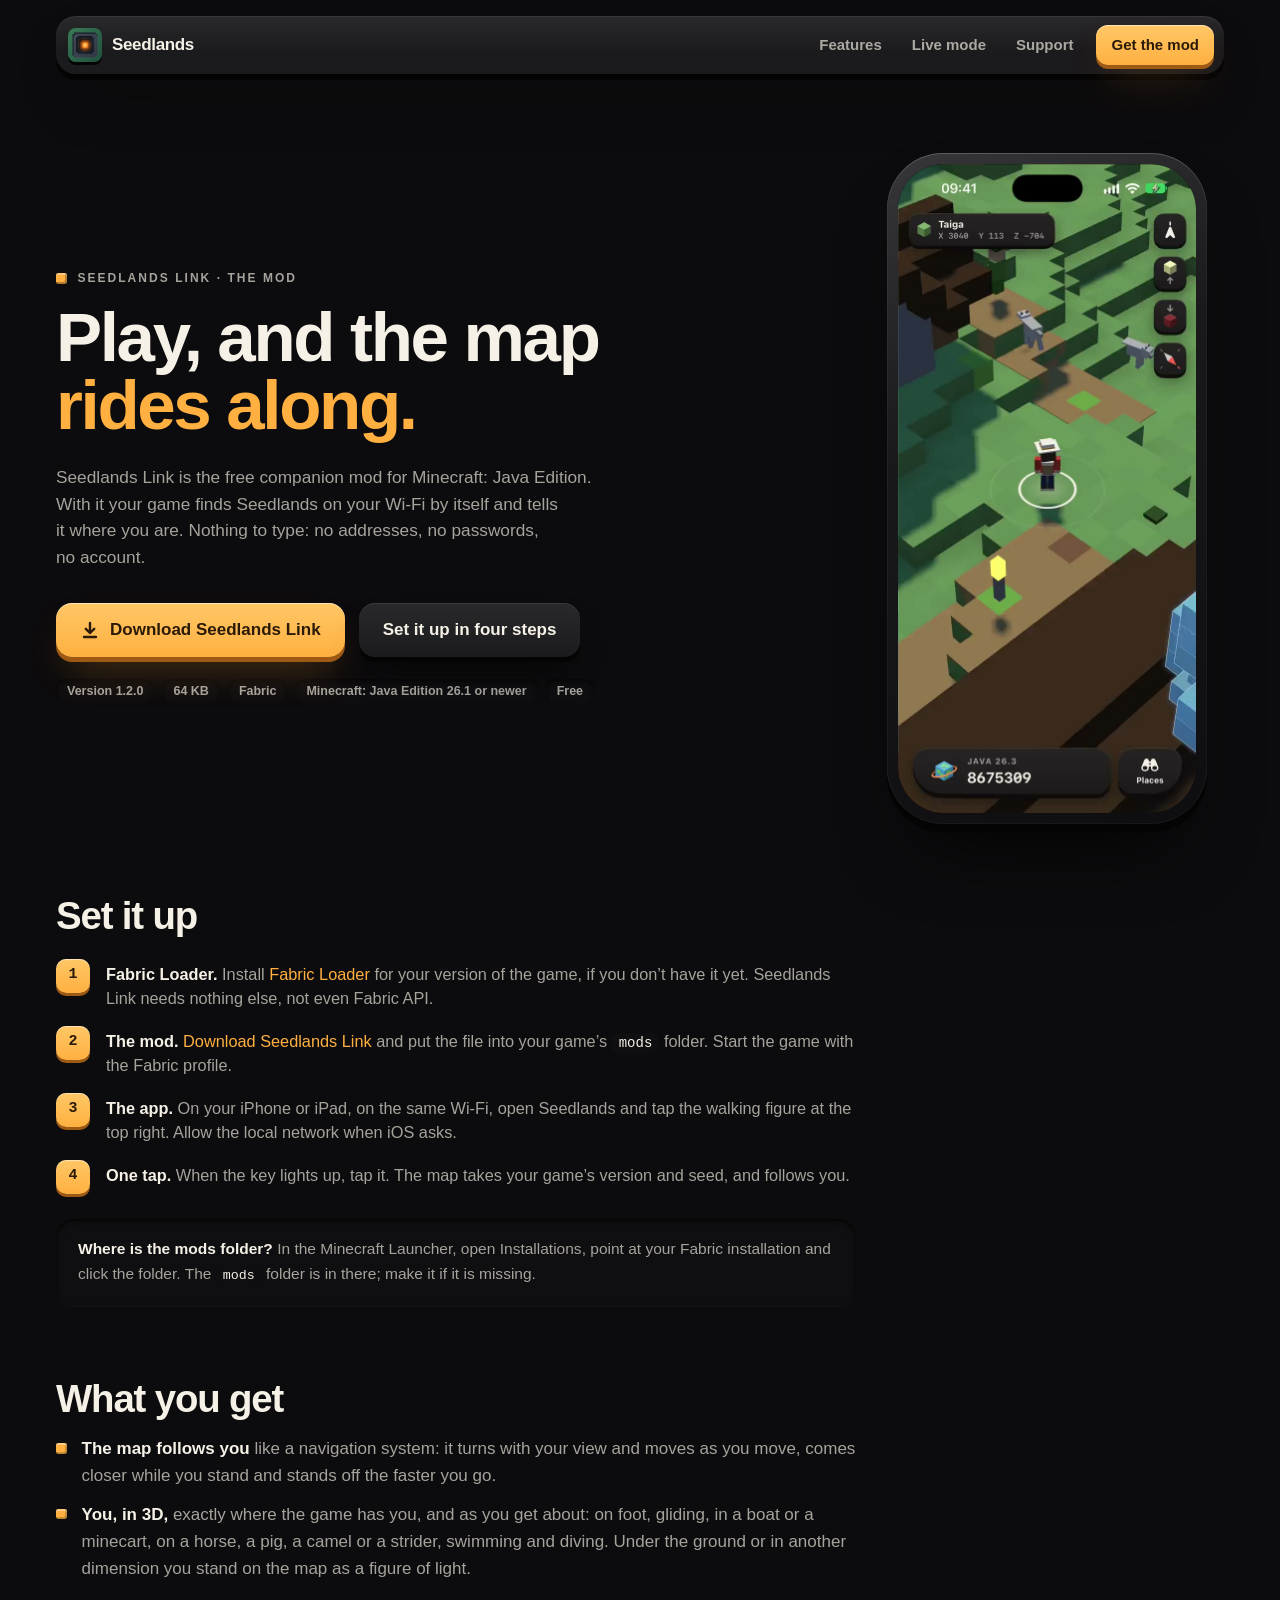
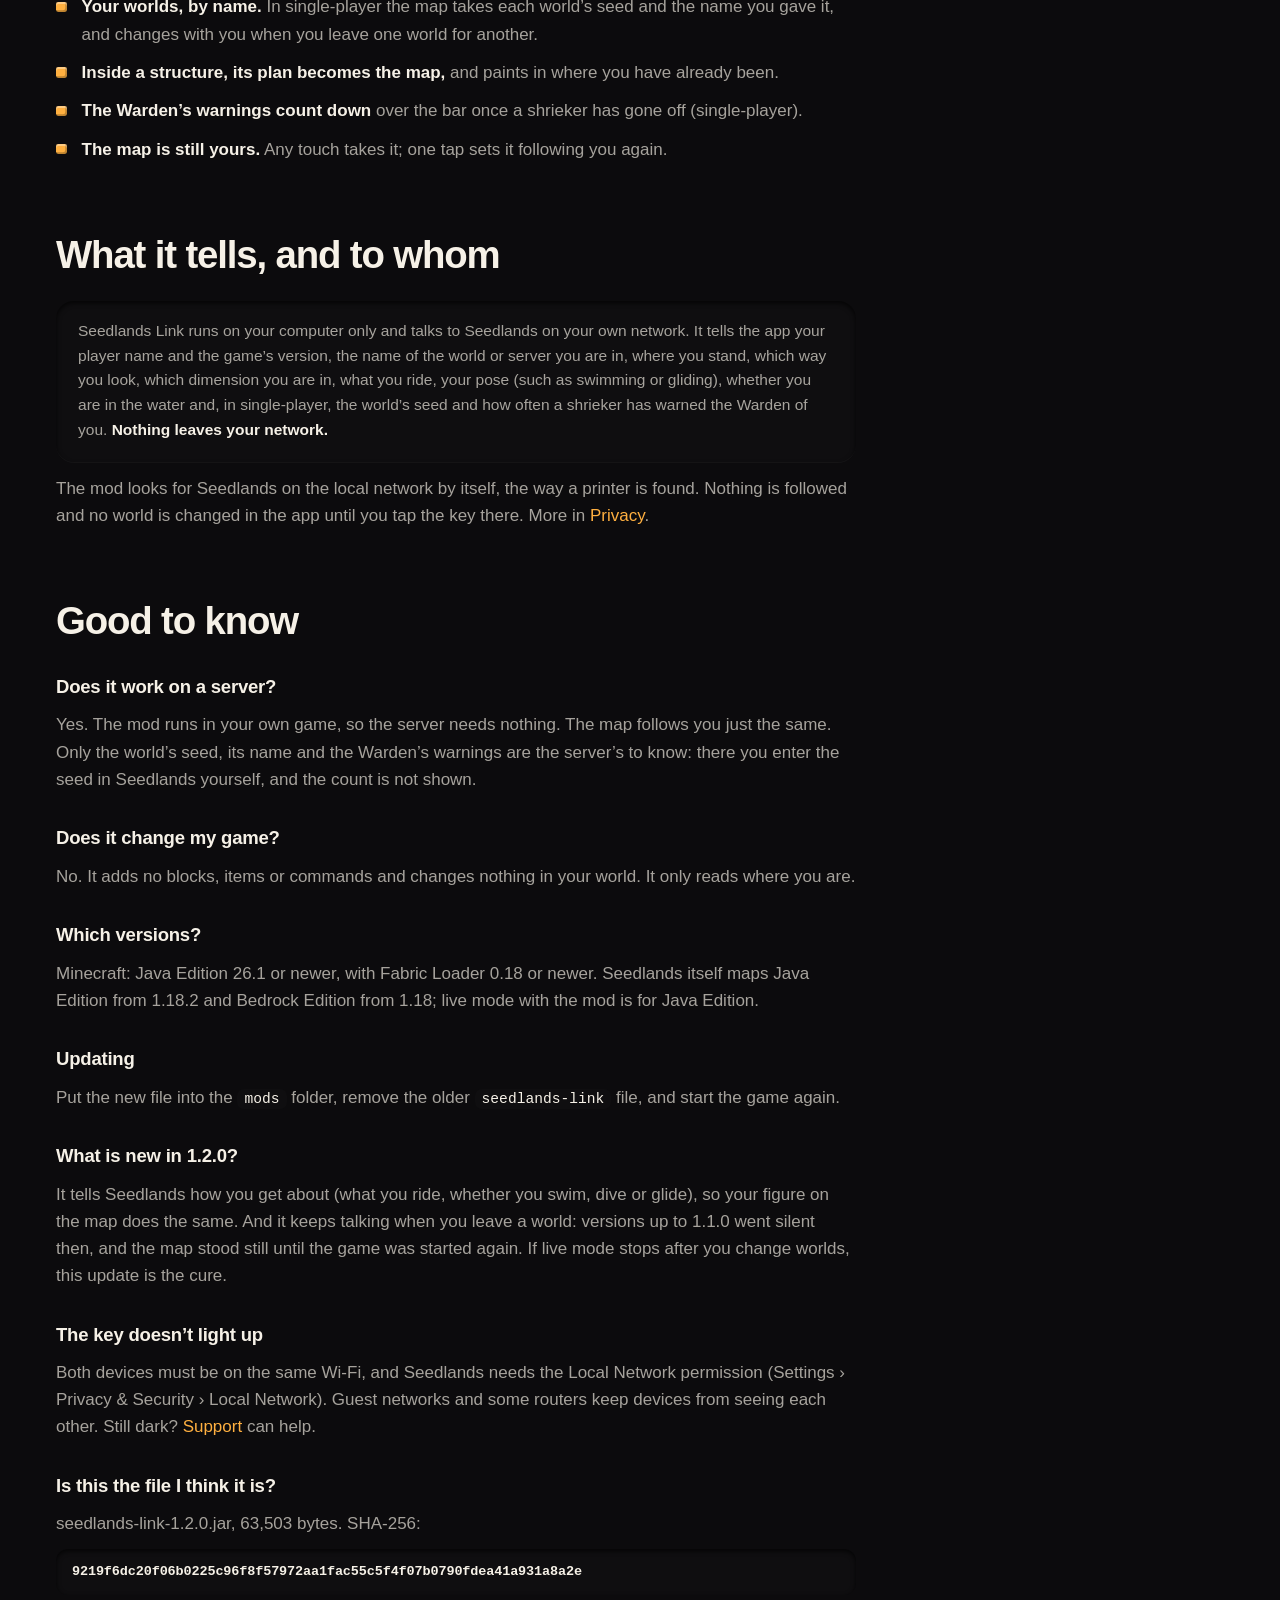
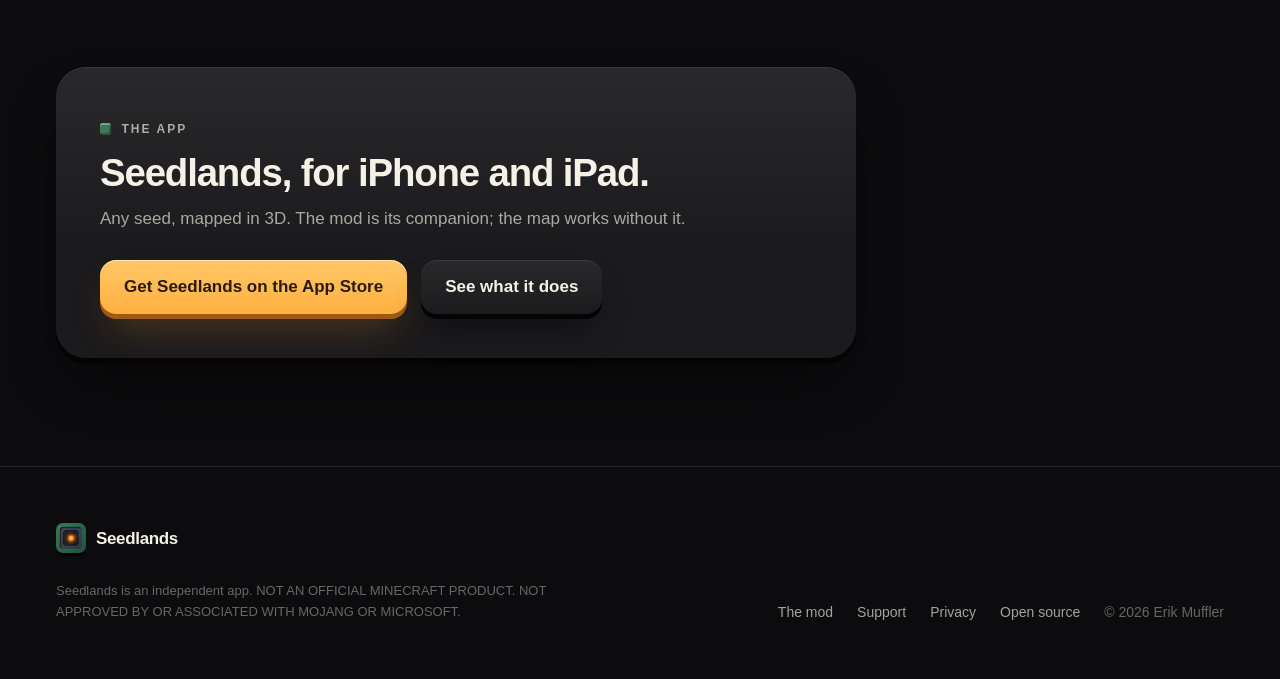
==== commit e546fcd1: "Seedlands is on the App Store: the keys lead there now" ====
--- a/mod.html
+++ b/mod.html
@@ -1,5 +1,5 @@
 <!doctype html>
-<html lang="en" data-store="soon">
+<html lang="en" data-store="live">
 <head>
 <meta charset="utf-8">
 <meta name="viewport" content="width=device-width, initial-scale=1, viewport-fit=cover">
